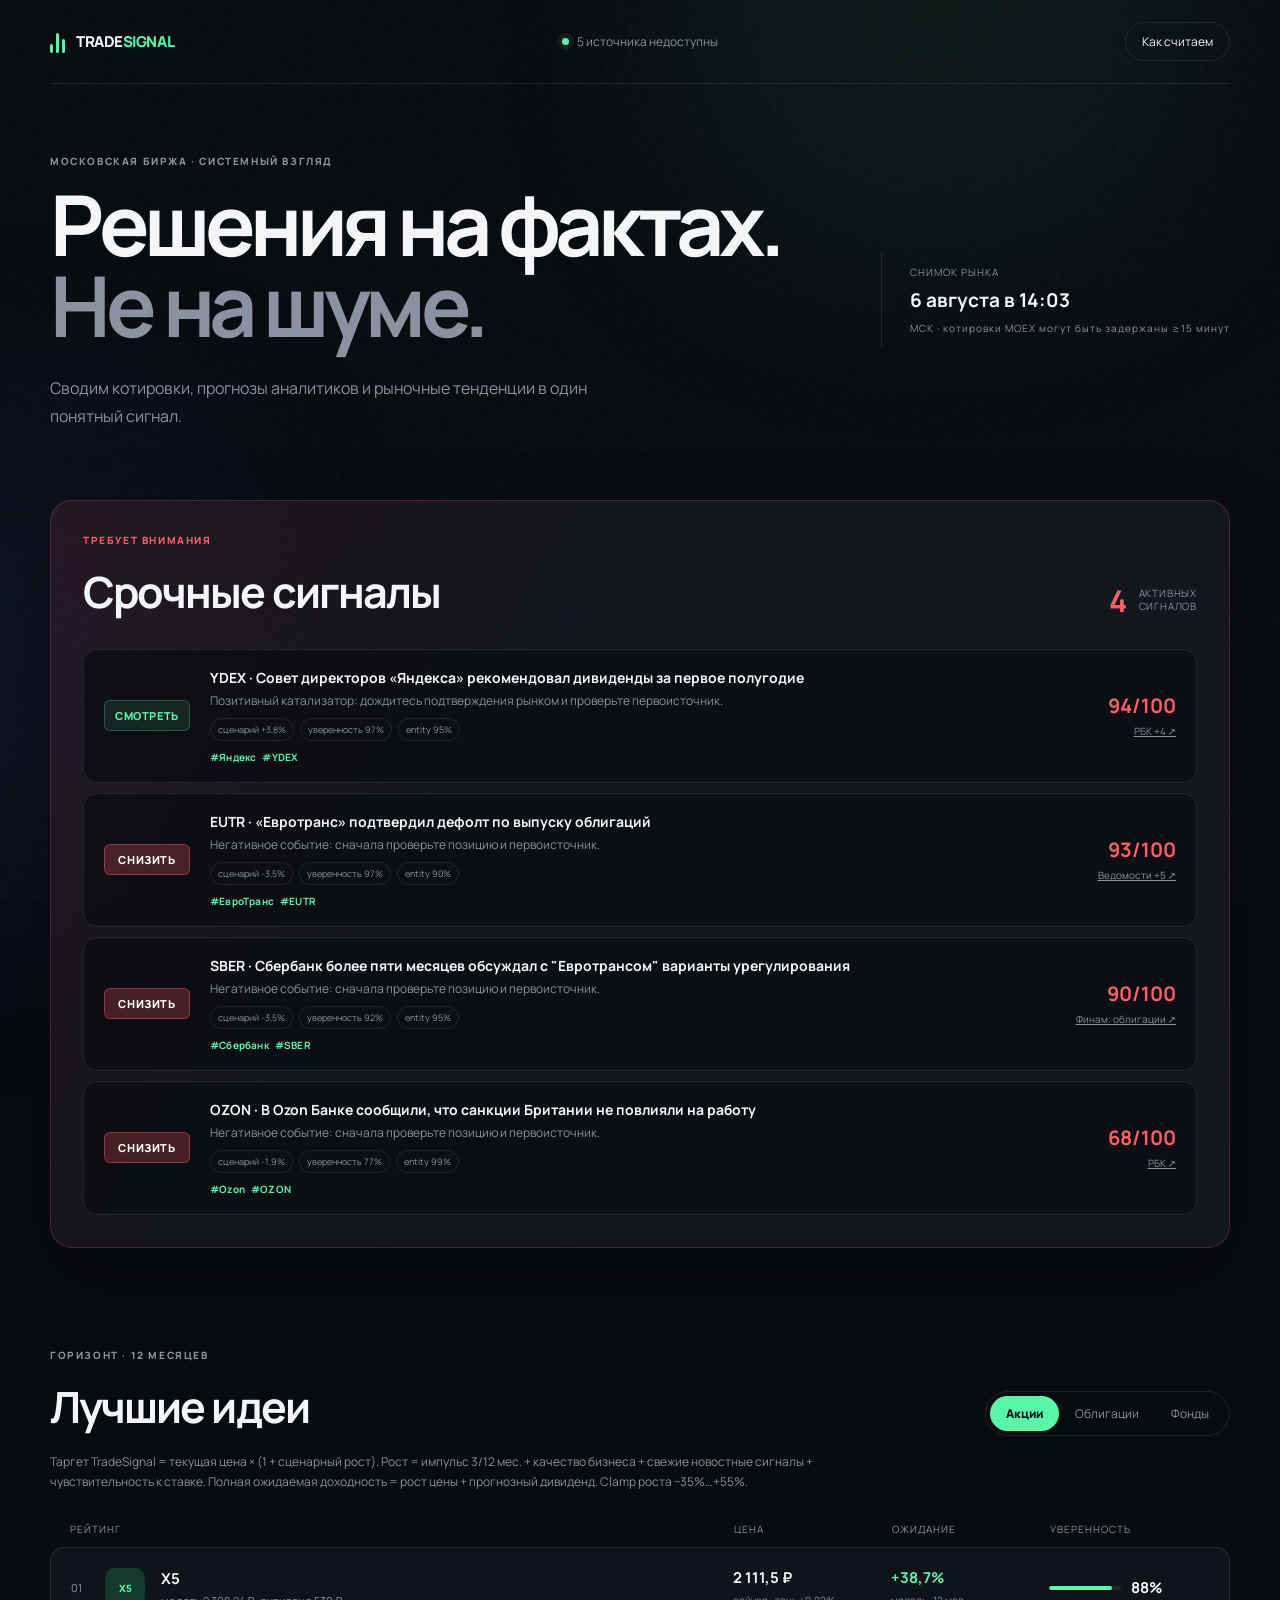
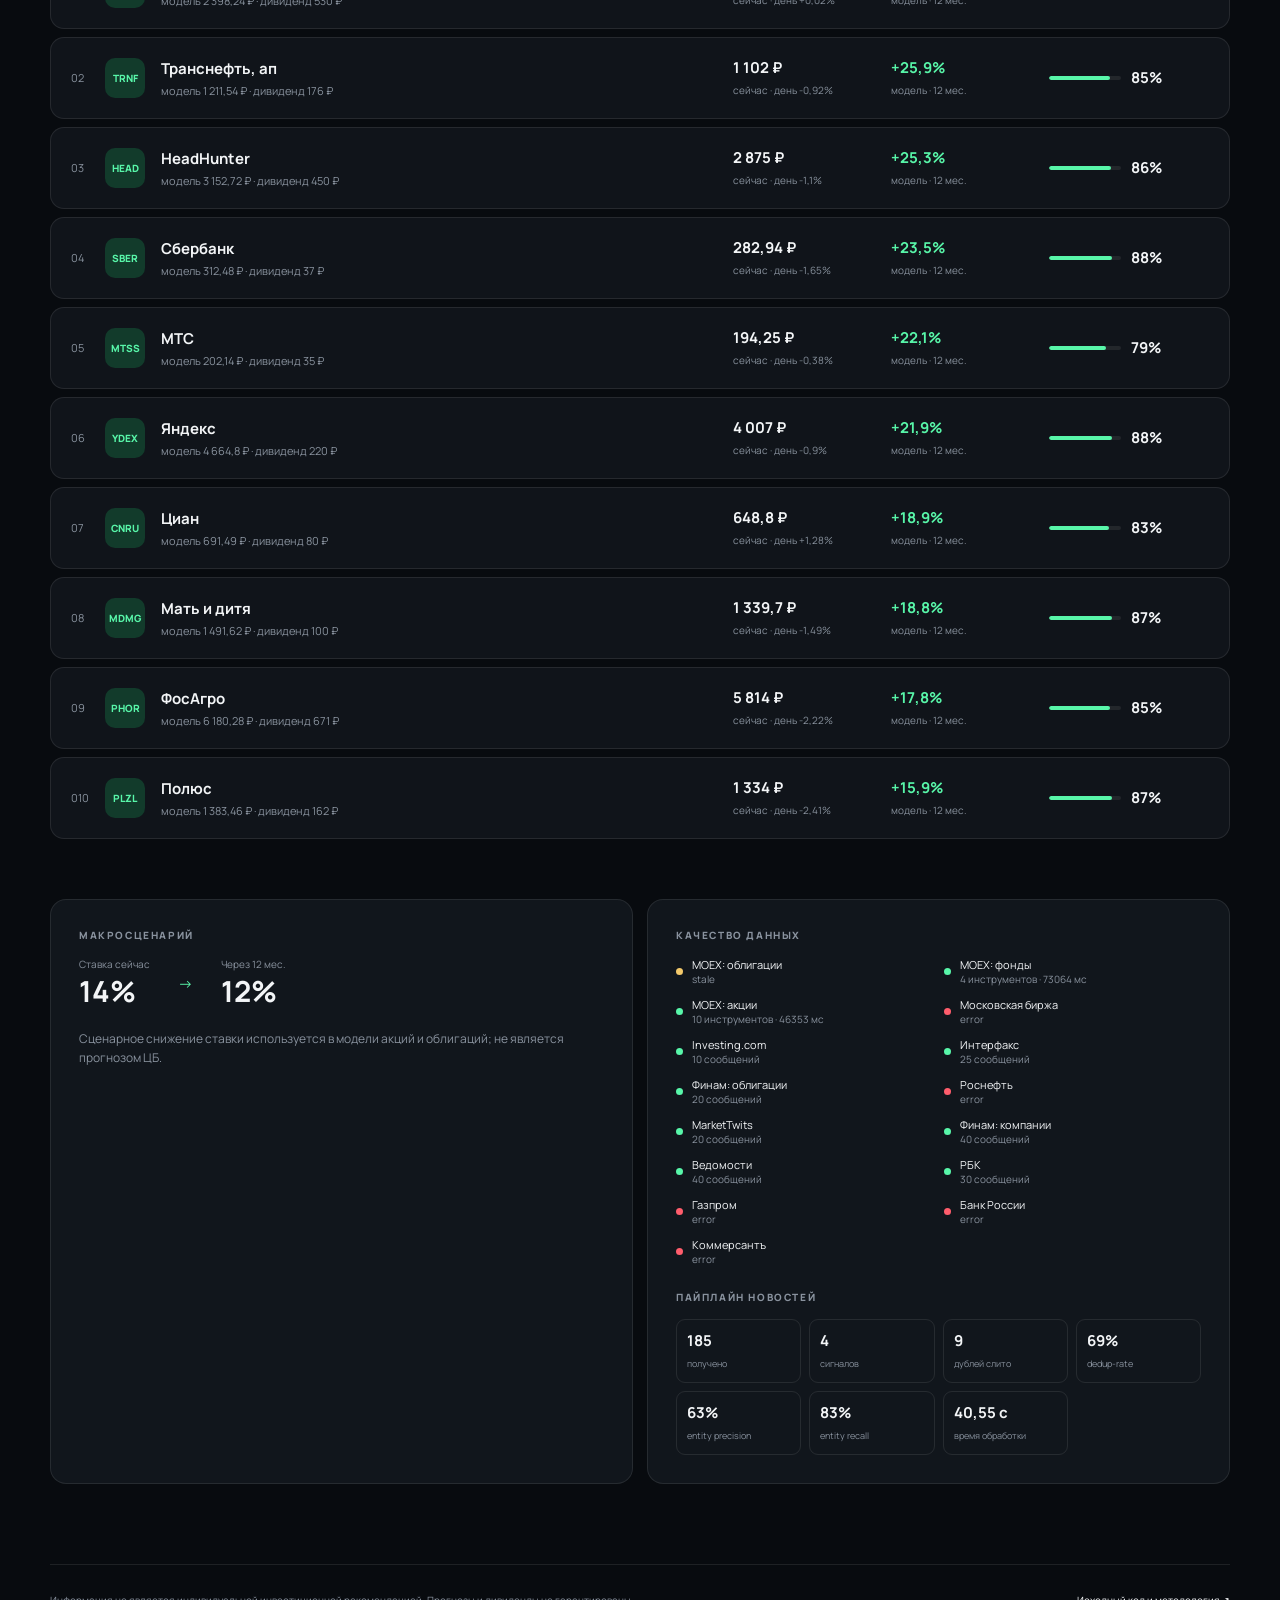
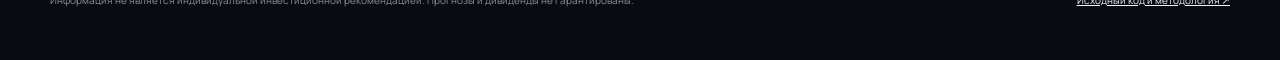
==== docs/index.html @ cc884739 "Add docs/ fallback while Pages queue is stuck Co-authored-by: Cursor <cursoragent@cursor.com>" ====
<!doctype html>
<html lang="ru">
<head>
  <meta charset="utf-8">
  <meta name="viewport" content="width=device-width,initial-scale=1">
  <meta name="description" content="Сигналы по акциям, облигациям и фондам Московской биржи">
  <title>TradeSignal — российский рынок</title>
  <link rel="preconnect" href="https://fonts.googleapis.com">
  <link rel="preconnect" href="https://fonts.gstatic.com" crossorigin>
  <link href="https://fonts.googleapis.com/css2?family=Manrope:wght@400;500;600;700;800&display=swap" rel="stylesheet">
  <link rel="stylesheet" href="styles.css">
</head>
<body>
  <div class="ambient ambient-a"></div>
  <div class="ambient ambient-b"></div>
  <header class="site-header">
    <a class="brand" href="#" aria-label="TradeSignal">
      <span class="brand-mark"><i></i><i></i><i></i></span>
      <span>TRADE<span>SIGNAL</span></span>
    </a>
    <div class="market-state"><span class="pulse"></span><span id="market-state">Данные загружаются</span></div>
    <button class="ghost-button" id="method-button">Как считаем</button>
  </header>

  <main>
    <section class="hero">
      <div>
        <p class="eyebrow">МОСКОВСКАЯ БИРЖА · СИСТЕМНЫЙ ВЗГЛЯД</p>
        <h1>Решения на фактах.<br><span>Не на шуме.</span></h1>
        <p class="hero-copy">Сводим котировки, прогнозы аналитиков и рыночные тенденции в один понятный сигнал.</p>
      </div>
      <div class="hero-meta">
        <span>СНИМОК РЫНКА</span>
        <strong id="updated-at">—</strong>
        <small>МСК · котировки MOEX могут быть задержаны ≥15 минут</small>
      </div>
    </section>

    <section class="urgent-section" aria-labelledby="urgent-title">
      <div class="urgent-heading">
        <div>
          <p class="eyebrow danger">ТРЕБУЕТ ВНИМАНИЯ</p>
          <h2 id="urgent-title">Срочные сигналы</h2>
        </div>
        <div class="signal-count"><b id="signal-count">0</b><span>активных<br>сигналов</span></div>
      </div>
      <div id="urgent-list" class="urgent-list">
        <div class="empty-state">Проверяем свежие события…</div>
      </div>
    </section>

    <section class="ideas-section">
      <div class="section-heading">
        <div>
          <p class="eyebrow">ГОРИЗОНТ · 12 МЕСЯЦЕВ</p>
          <h2>Лучшие идеи</h2>
        </div>
        <div class="tabs" role="tablist" aria-label="Тип инструмента">
          <button class="tab active" data-type="stocks" role="tab">Акции</button>
          <button class="tab" data-type="bonds" role="tab">Облигации</button>
          <button class="tab" data-type="funds" role="tab">Фонды</button>
        </div>
      </div>
      <div class="category-note" id="category-note"></div>
      <div class="ranking-head">
        <span>Рейтинг</span><span>Цена</span><span>Ожидание</span><span>Уверенность</span>
      </div>
      <div id="ranking" class="ranking"></div>
    </section>

    <section class="context-grid">
      <article class="context-card">
        <p class="eyebrow">МАКРОСЦЕНАРИЙ</p>
        <div class="rate-row">
          <div><span>Ставка сейчас</span><strong id="rate-now">—</strong></div>
          <span class="rate-arrow">→</span>
          <div><span>Через 12 мес.</span><strong id="rate-target">—</strong></div>
        </div>
        <p id="macro-note"></p>
      </article>
      <article class="context-card">
        <p class="eyebrow">КАЧЕСТВО ДАННЫХ</p>
        <div id="source-health" class="source-health"></div>
        <p class="eyebrow pipeline-title">ПАЙПЛАЙН НОВОСТЕЙ</p>
        <div id="pipeline-metrics" class="pipeline-metrics"></div>
      </article>
    </section>
  </main>

  <footer>
    <p id="disclaimer"></p>
    <a href="https://github.com/VasyaForester/TradeSignal" target="_blank" rel="noreferrer">Исходный код и методология ↗</a>
  </footer>

  <dialog id="method-dialog">
    <button class="dialog-close" aria-label="Закрыть">×</button>
    <p class="eyebrow">МЕТОДОЛОГИЯ</p>
    <h2>Откуда берется рейтинг</h2>
    <div class="method-block">
      <b>Акции</b>
      <p id="stock-method">Таргет пересчитывает модель TradeSignal при каждом обновлении: импульс 3/12 мес., качество бизнеса, свежие новости и чувствительность к ставке. Полная доходность = рост цены + дивиденд. Это не консенсус брокеров.</p>
    </div>
    <div class="method-block">
      <b>Облигации</b>
      <p>Доходность к погашению + сценарный эффект изменения ставки с учетом дюрации. Это сценарий, не обещание результата.</p>
    </div>
    <div class="method-block">
      <b>Фонды</b>
      <p id="fund-method"></p>
    </div>
    <div class="method-block">
      <b>Срочные сигналы</b>
      <p>Компании связываются с тикерами по явным кодам, ISIN и базе алиасов. Похожие заголовки внутри одной компании объединяются. Sentiment и сценарная реакция цены рассчитаны прозрачной правиловой моделью, а не являются прогнозом гарантированной доходности.</p>
    </div>
    <p class="dialog-warning">Любой сигнал — повод для проверки, а не команда на сделку. Учитывайте горизонт, ликвидность и допустимый убыток.</p>
  </dialog>

  <script src="app.js" defer></script>
</body>
</html>
---- docs/styles.css ----
:root {
  --bg: #080b0f;
  --panel: rgba(18, 23, 29, .86);
  --panel-2: #11161c;
  --line: rgba(255, 255, 255, .09);
  --text: #f3f5f7;
  --muted: #89929e;
  --green: #58f6a9;
  --green-deep: #123b2b;
  --red: #ff5d6c;
  --amber: #f3c96b;
}

* { box-sizing: border-box; }
html { scroll-behavior: smooth; }
body {
  margin: 0;
  color: var(--text);
  background: var(--bg);
  font-family: "Manrope", system-ui, sans-serif;
  font-size: 15px;
  min-height: 100vh;
}
body::before {
  content: "";
  position: fixed;
  inset: 0;
  pointer-events: none;
  opacity: .18;
  background-image: url("data:image/svg+xml,%3Csvg viewBox='0 0 180 180' xmlns='http://www.w3.org/2000/svg'%3E%3Cfilter id='n'%3E%3CfeTurbulence type='fractalNoise' baseFrequency='.8' numOctaves='3' stitchTiles='stitch'/%3E%3C/filter%3E%3Crect width='100%25' height='100%25' filter='url(%23n)' opacity='.14'/%3E%3C/svg%3E");
}
.ambient { position: fixed; width: 480px; height: 480px; filter: blur(130px); opacity: .07; pointer-events: none; }
.ambient-a { background: var(--green); top: -240px; right: 8%; }
.ambient-b { background: #4b76ff; bottom: 0; left: -260px; }

.site-header, main, footer { width: min(1180px, calc(100% - 48px)); margin-inline: auto; position: relative; }
.site-header {
  height: 84px;
  display: grid;
  grid-template-columns: 1fr auto 1fr;
  align-items: center;
  border-bottom: 1px solid var(--line);
}
.brand { color: var(--text); text-decoration: none; font-weight: 800; letter-spacing: -.03em; display: flex; gap: 11px; align-items: center; }
.brand > span:last-child span { color: var(--green); }
.brand-mark { display: flex; height: 22px; gap: 3px; align-items: end; }
.brand-mark i { width: 3px; border-radius: 2px; display: block; background: var(--green); }
.brand-mark i:nth-child(1) { height: 9px; } .brand-mark i:nth-child(2) { height: 20px; } .brand-mark i:nth-child(3) { height: 14px; }
.market-state { color: var(--muted); font-size: 12px; display: flex; align-items: center; gap: 8px; }
.pulse { width: 7px; height: 7px; border-radius: 50%; background: var(--green); box-shadow: 0 0 0 5px rgba(88, 246, 169, .08); }
.ghost-button { justify-self: end; color: var(--text); border: 1px solid var(--line); background: transparent; padding: 10px 16px; border-radius: 99px; cursor: pointer; font: inherit; font-size: 12px; }
.ghost-button:hover { border-color: rgba(88,246,169,.45); }

.hero { min-height: 380px; display: flex; align-items: center; justify-content: space-between; padding: 70px 0 54px; }
.eyebrow { margin: 0 0 15px; color: var(--muted); letter-spacing: .16em; font-size: 10px; font-weight: 800; }
.eyebrow.danger { color: var(--red); }
h1, h2, p { margin-top: 0; }
h1 { font-size: clamp(46px, 7vw, 84px); line-height: .97; letter-spacing: -.065em; margin-bottom: 28px; max-width: 800px; }
h1 span { color: var(--muted); }
h2 { font-size: clamp(28px, 4vw, 43px); letter-spacing: -.045em; margin-bottom: 0; }
.hero-copy { color: var(--muted); max-width: 575px; line-height: 1.75; font-size: 16px; }
.hero-meta { border-left: 1px solid var(--line); min-width: 215px; padding: 12px 0 12px 28px; display: flex; flex-direction: column; gap: 8px; }
.hero-meta span, .hero-meta small { color: var(--muted); font-size: 10px; letter-spacing: .1em; }
.hero-meta strong { font-size: 19px; }

.urgent-section {
  background: linear-gradient(120deg, rgba(255,93,108,.1), rgba(20,25,31,.9) 38%);
  border: 1px solid rgba(255,93,108,.23);
  border-radius: 22px;
  padding: 32px;
  box-shadow: 0 30px 80px rgba(0,0,0,.22);
}
.urgent-heading, .section-heading { display: flex; align-items: end; justify-content: space-between; gap: 30px; margin-bottom: 28px; }
.signal-count { display: flex; align-items: center; gap: 12px; }
.signal-count b { color: var(--red); font-size: 30px; }
.signal-count span { color: var(--muted); font-size: 10px; line-height: 1.35; text-transform: uppercase; letter-spacing: .08em; }
.urgent-list { display: grid; gap: 10px; }
.urgent-card {
  display: grid;
  grid-template-columns: 86px 1fr auto;
  gap: 20px;
  align-items: center;
  background: rgba(8,11,15,.65);
  border: 1px solid var(--line);
  padding: 18px 20px;
  border-radius: 14px;
}
.action { font-weight: 800; font-size: 11px; border-radius: 6px; padding: 7px 8px; text-align: center; letter-spacing: .06em; }
.action.sell { color: #fff; background: rgba(255,93,108,.24); border: 1px solid rgba(255,93,108,.4); }
.action.buy { color: var(--green); background: rgba(88,246,169,.1); border: 1px solid rgba(88,246,169,.25); }
.urgent-copy h3 { font-size: 14px; margin: 0 0 5px; }
.urgent-copy p { color: var(--muted); margin: 0; font-size: 12px; }
.signal-impact { display: flex; flex-wrap: wrap; gap: 6px; margin-top: 9px; }
.signal-impact span { padding: 4px 7px; border: 1px solid var(--line); border-radius: 999px; color: var(--muted); font-size: 9px; }
.signal-tags { display: flex; flex-wrap: wrap; gap: 6px; margin-top: 9px; }
.signal-tags span { color: var(--green); font-size: 10px; font-weight: 700; letter-spacing: .02em; }
.urgent-source { text-align: right; }
.urgent-source b { display: block; font-size: 20px; color: var(--red); }
.urgent-source a { color: var(--muted); font-size: 10px; }
.empty-state { color: var(--muted); padding: 22px; border: 1px dashed var(--line); border-radius: 12px; text-align: center; }

.ideas-section { padding: 100px 0 60px; }
.tabs { display: flex; border: 1px solid var(--line); padding: 4px; border-radius: 99px; }
.tab { border: 0; color: var(--muted); background: transparent; border-radius: 99px; padding: 9px 16px; font: inherit; font-size: 12px; cursor: pointer; }
.tab.active { color: var(--bg); background: var(--green); font-weight: 800; }
.category-note { color: var(--muted); font-size: 12px; line-height: 1.65; max-width: 770px; min-height: 20px; margin: -12px 0 30px; }
.ranking-head, .rank-card {
  display: grid;
  grid-template-columns: minmax(320px, 1fr) 140px 140px 160px;
  gap: 18px;
  align-items: center;
}
.ranking-head { padding: 0 20px 11px; color: var(--muted); font-size: 10px; text-transform: uppercase; letter-spacing: .1em; }
.ranking { display: grid; gap: 8px; }
.rank-card { padding: 19px 20px; border: 1px solid var(--line); background: var(--panel); border-radius: 14px; transition: transform .2s, border-color .2s; }
.rank-card:hover { transform: translateY(-2px); border-color: rgba(88,246,169,.25); }
.instrument { display: flex; align-items: center; gap: 16px; min-width: 0; }
.rank-number { color: var(--muted); font-size: 11px; width: 18px; }
.ticker-icon { width: 40px; height: 40px; border-radius: 10px; background: var(--green-deep); color: var(--green); display: grid; place-items: center; font-size: 10px; font-weight: 800; }
.instrument-name { min-width: 0; }
.instrument-name b, .instrument-name span { display: block; }
.instrument-name span { color: var(--muted); font-size: 11px; margin-top: 4px; white-space: nowrap; overflow: hidden; text-overflow: ellipsis; max-width: 330px; }
.metric b { display: block; font-size: 15px; }
.metric small { color: var(--muted); font-size: 10px; }
.expected { color: var(--green); }
.confidence { display: flex; align-items: center; gap: 10px; }
.confidence-track { width: 72px; height: 4px; background: rgba(255,255,255,.08); overflow: hidden; border-radius: 2px; }
.confidence-track i { height: 100%; background: var(--green); display: block; border-radius: 2px; }
.details { display: none; grid-column: 1 / -1; border-top: 1px solid var(--line); padding-top: 16px; margin-top: 2px; grid-template-columns: 1fr 1fr; gap: 24px; color: var(--muted); font-size: 12px; line-height: 1.6; }
.rank-card:hover .details { display: grid; }
.details b { color: var(--text); display: block; margin-bottom: 3px; }
.driver-line { display: block; margin-top: 7px; color: var(--green); font-size: 11px; }

.context-grid { display: grid; grid-template-columns: 1fr 1fr; gap: 14px; margin-bottom: 80px; }
.context-card { padding: 28px; background: var(--panel-2); border: 1px solid var(--line); border-radius: 16px; }
.context-card > p:last-child { color: var(--muted); font-size: 12px; line-height: 1.6; margin: 18px 0 0; }
.rate-row { display: flex; align-items: center; gap: 28px; }
.rate-row div span, .source-item span { color: var(--muted); display: block; font-size: 10px; }
.rate-row strong { font-size: 29px; }
.rate-arrow { color: var(--green); }
.source-health { display: grid; grid-template-columns: 1fr 1fr; gap: 11px; }
.source-item { display: flex; gap: 9px; align-items: center; font-size: 11px; }
.source-dot { width: 7px; height: 7px; border-radius: 50%; background: var(--green); }
.source-dot.stale { background: var(--amber); } .source-dot.error { background: var(--red); }
.pipeline-title { margin-top: 24px; }
.pipeline-metrics { display: grid; grid-template-columns: repeat(4, 1fr); gap: 8px; }
.pipeline-metric { padding: 10px; border: 1px solid var(--line); border-radius: 9px; }
.pipeline-metric b { display: block; font-size: 15px; }
.pipeline-metric span { color: var(--muted); font-size: 9px; }

footer { border-top: 1px solid var(--line); padding: 28px 0 42px; display: flex; justify-content: space-between; gap: 24px; color: var(--muted); font-size: 10px; line-height: 1.5; }
footer p { max-width: 760px; }
footer a { color: var(--text); white-space: nowrap; }

dialog { color: var(--text); background: #12171d; border: 1px solid var(--line); border-radius: 18px; width: min(620px, calc(100% - 32px)); padding: 34px; box-shadow: 0 50px 120px #000; }
dialog::backdrop { background: rgba(0,0,0,.72); backdrop-filter: blur(8px); }
.dialog-close { position: absolute; right: 18px; top: 15px; color: var(--muted); border: 0; background: none; font-size: 25px; cursor: pointer; }
.method-block { border-top: 1px solid var(--line); padding: 17px 0 0; margin-top: 17px; }
.method-block p, .dialog-warning { color: var(--muted); line-height: 1.65; font-size: 12px; margin-bottom: 0; }
.dialog-warning { color: var(--amber); }

@media (max-width: 820px) {
  .site-header { grid-template-columns: 1fr auto; }
  .market-state { display: none; }
  .hero { display: block; min-height: 0; padding: 62px 0; }
  .hero-meta { margin-top: 40px; }
  .ranking-head { display: none; }
  .rank-card { grid-template-columns: 1fr 1fr; }
  .instrument { grid-column: 1 / -1; }
  .details { display: grid; }
  .context-grid { grid-template-columns: 1fr; }
}
@media (max-width: 560px) {
  .site-header, main, footer { width: min(100% - 28px, 1180px); }
  .site-header { height: 70px; }
  .ghost-button { padding: 8px 11px; }
  .hero { padding-top: 48px; }
  .hero-copy { font-size: 14px; }
  .urgent-section { padding: 22px 18px; }
  .urgent-card { grid-template-columns: 70px 1fr; gap: 13px; }
  .urgent-source { grid-column: 2; text-align: left; display: flex; gap: 8px; align-items: center; }
  .urgent-source b { font-size: 14px; }
  .section-heading { align-items: flex-start; flex-direction: column; }
  .ideas-section { padding-top: 72px; }
  .rank-card { padding: 17px; }
  .metric:nth-of-type(2) { display: none; }
  .details { grid-template-columns: 1fr; }
  .source-health { grid-template-columns: 1fr; }
  .pipeline-metrics { grid-template-columns: 1fr 1fr; }
  footer { flex-direction: column; }
}
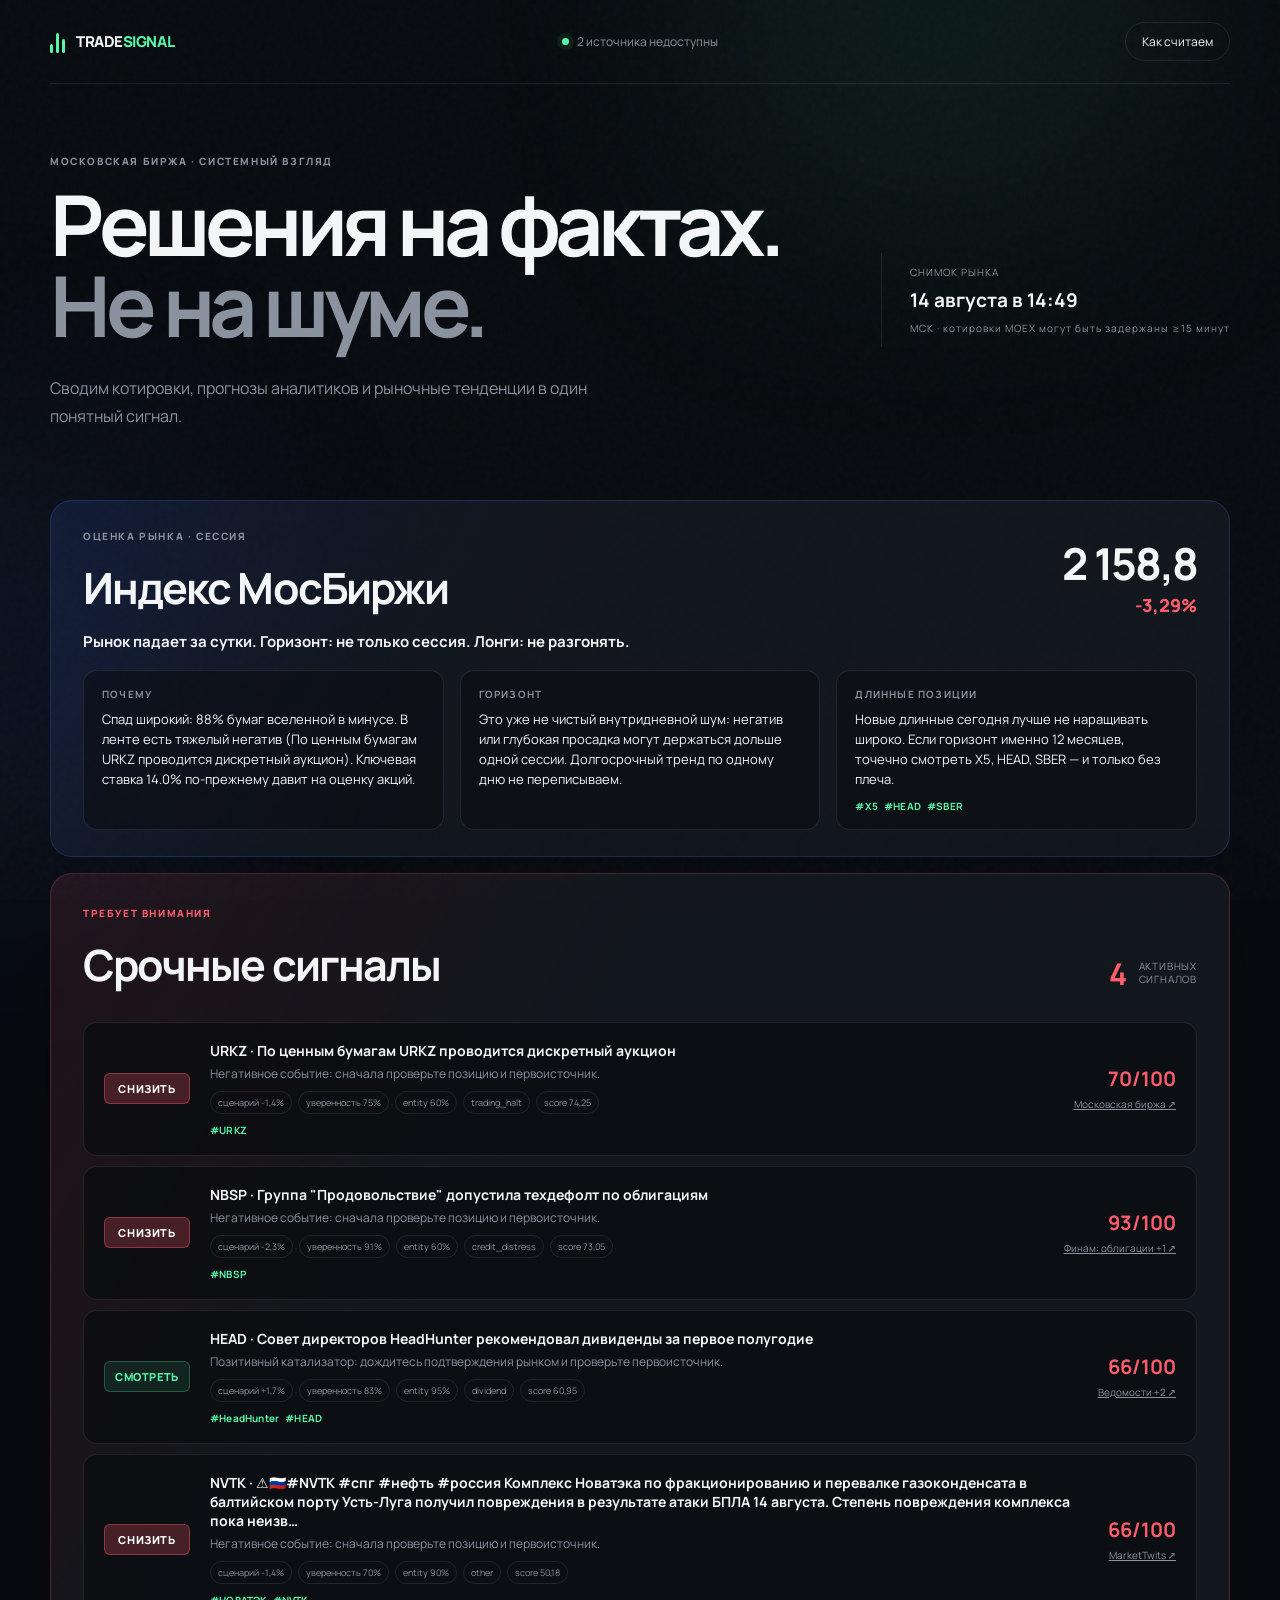
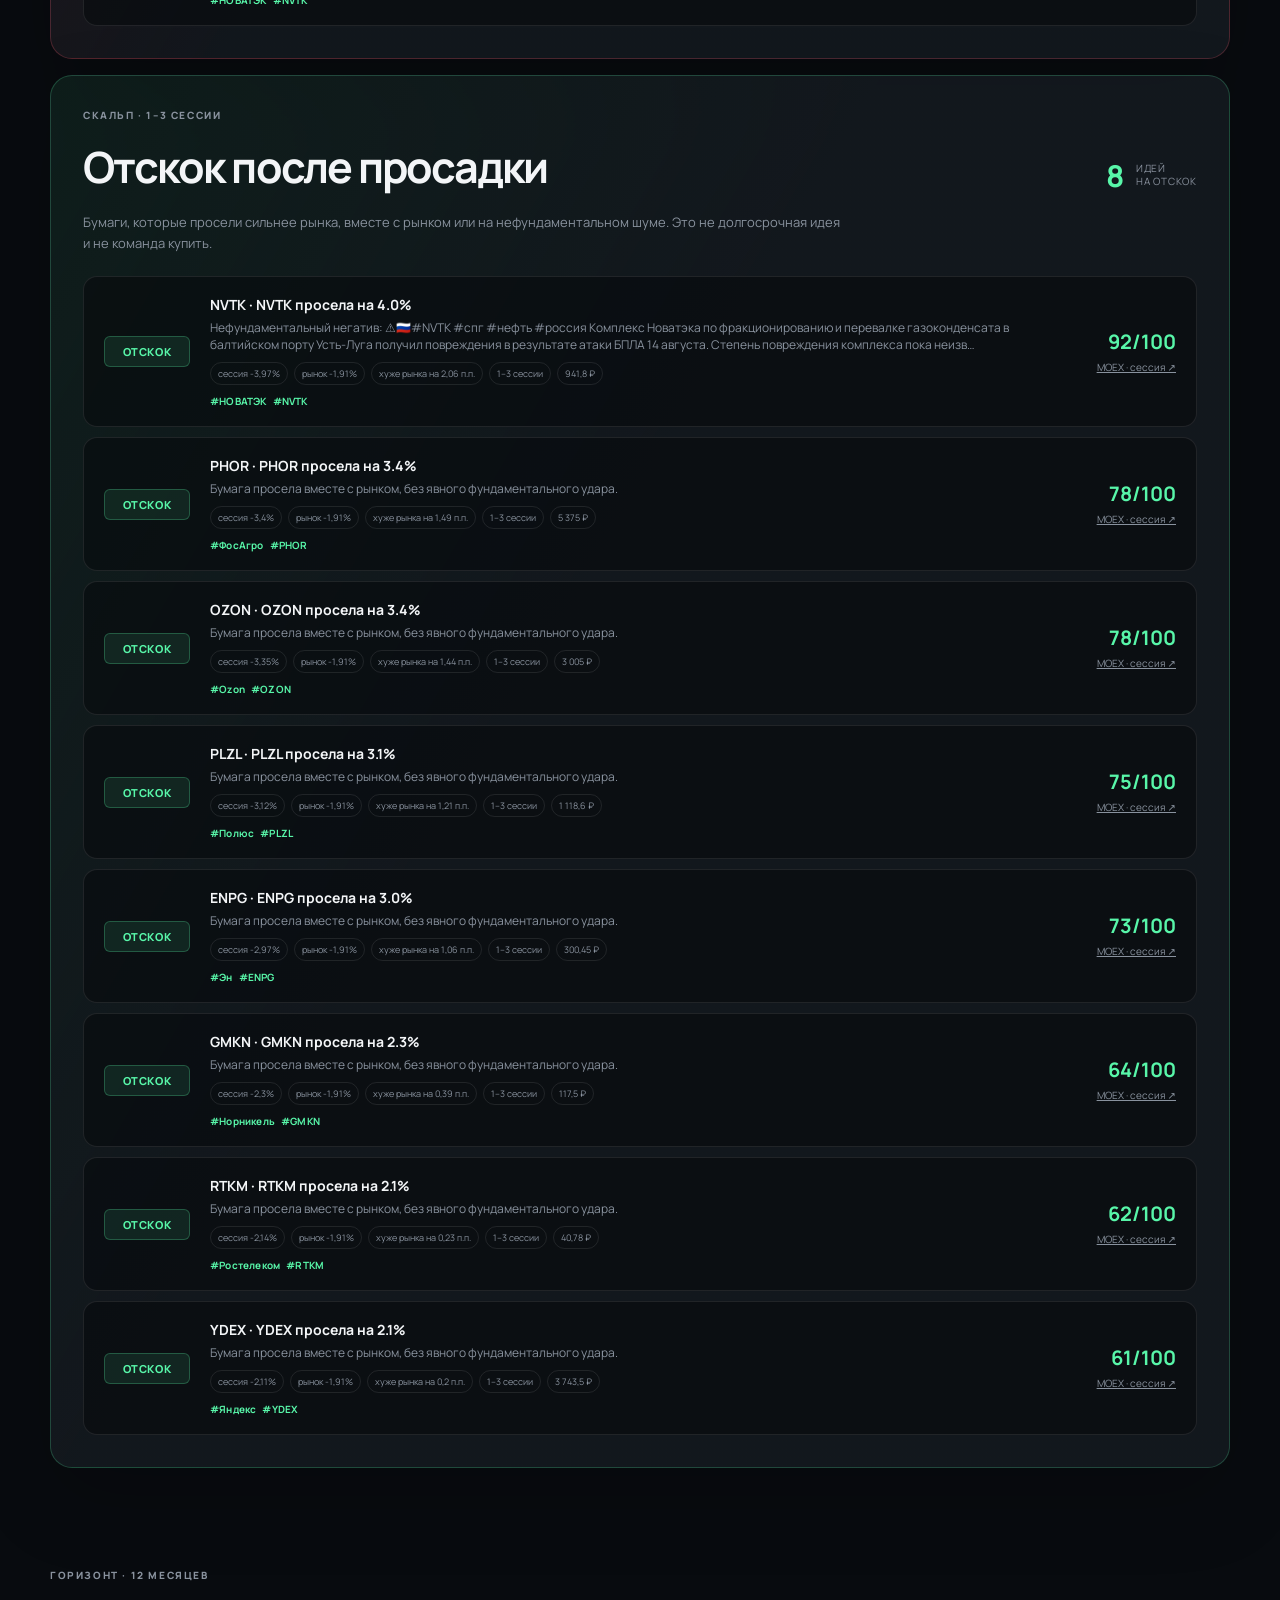
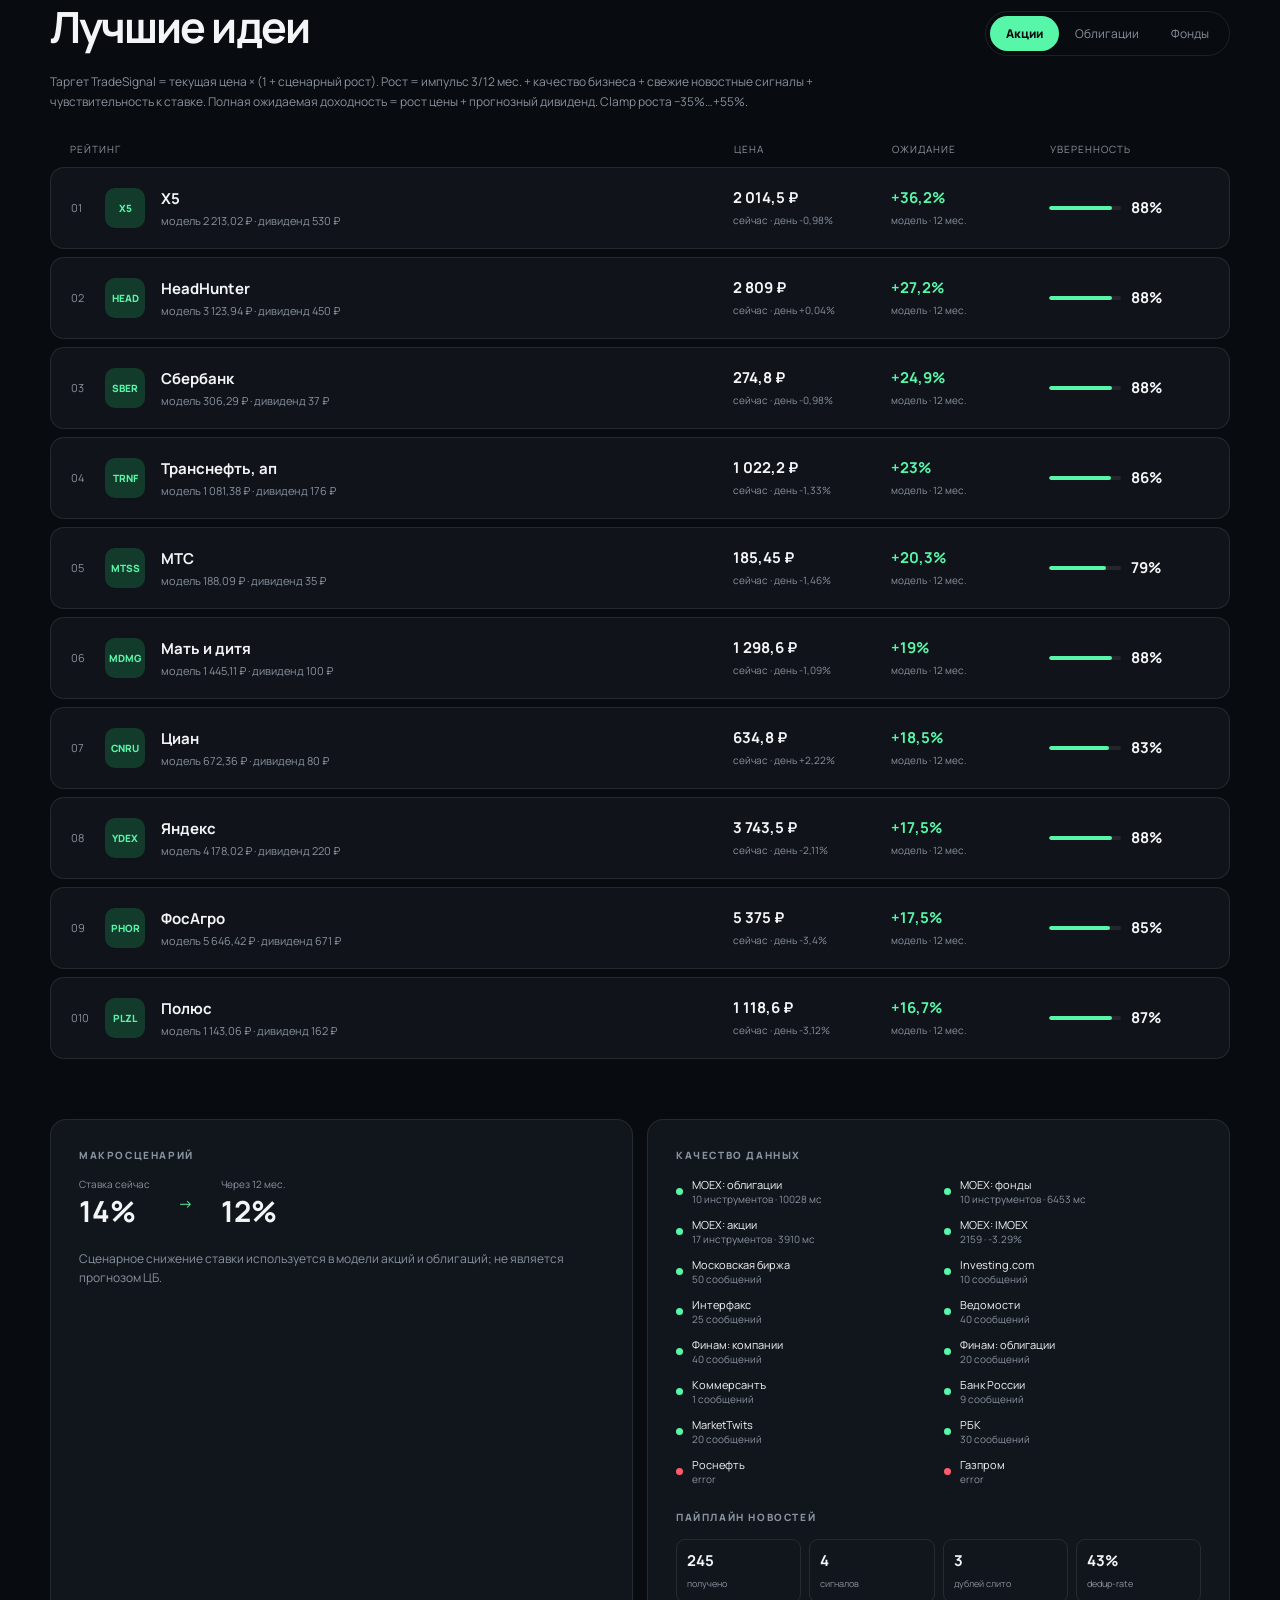
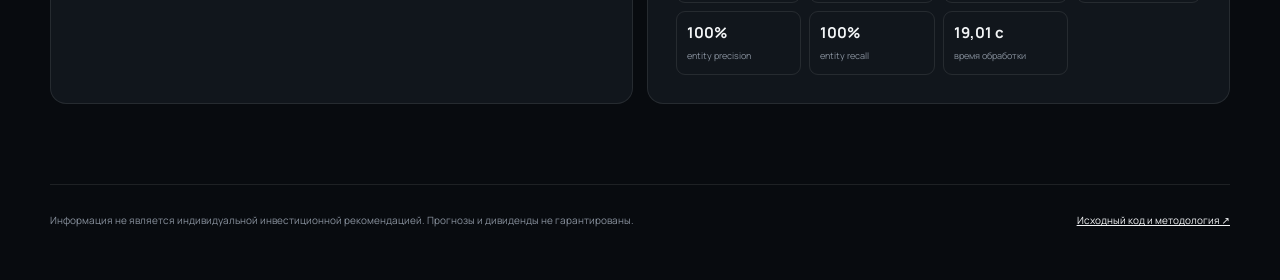
==== commit 50a2b632: "Publish site snapshot to docs/ [skip ci]" ====
--- a/docs/index.html
+++ b/docs/index.html
@@ -36,6 +36,35 @@
       </div>
     </section>
 
+    <section class="brief-section" aria-labelledby="brief-title">
+      <div class="brief-heading">
+        <div>
+          <p class="eyebrow">ОЦЕНКА РЫНКА · СЕССИЯ</p>
+          <h2 id="brief-title">Индекс МосБиржи</h2>
+        </div>
+        <div class="brief-index" id="brief-index">
+          <strong id="imoex-value">—</strong>
+          <span id="imoex-change">—</span>
+        </div>
+      </div>
+      <p class="brief-stance" id="brief-stance"></p>
+      <div class="brief-grid">
+        <article>
+          <b>Почему</b>
+          <p id="brief-why">Собираем индекс и ширину рынка…</p>
+        </article>
+        <article>
+          <b>Горизонт</b>
+          <p id="brief-outlook">—</p>
+        </article>
+        <article>
+          <b>Длинные позиции</b>
+          <p id="brief-longs">—</p>
+          <div class="signal-tags" id="brief-tickers"></div>
+        </article>
+      </div>
+    </section>
+
     <section class="urgent-section" aria-labelledby="urgent-title">
       <div class="urgent-heading">
         <div>
@@ -46,6 +75,20 @@
       </div>
       <div id="urgent-list" class="urgent-list">
         <div class="empty-state">Проверяем свежие события…</div>
+      </div>
+    </section>
+
+    <section class="scalp-section" aria-labelledby="scalp-title">
+      <div class="urgent-heading">
+        <div>
+          <p class="eyebrow">СКАЛЬП · 1–3 СЕССИИ</p>
+          <h2 id="scalp-title">Отскок после просадки</h2>
+        </div>
+        <div class="signal-count scalp-count"><b id="scalp-count">0</b><span>идей<br>на отскок</span></div>
+      </div>
+      <p class="scalp-note">Бумаги, которые просели сильнее рынка, вместе с рынком или на нефундаментальном шуме. Это не долгосрочная идея и не команда купить.</p>
+      <div id="scalp-list" class="urgent-list">
+        <div class="empty-state">Ищем аномальные просадки…</div>
       </div>
     </section>
 
@@ -109,8 +152,16 @@
       <p id="fund-method"></p>
     </div>
     <div class="method-block">
+      <b>Оценка рынка</b>
+      <p>Индекс МосБиржи (IMOEX) и суточное изменение — с Московской биржи. Текст «почему / горизонт / длинные» собирается правилами: ход индекса, доля бумаг в минусе, ставка и тип свежих новостей. Это не прогноз и не призыв открыть позицию.</p>
+    </div>
+    <div class="method-block">
       <b>Срочные сигналы</b>
       <p>Компании связываются с тикерами по явным кодам, ISIN и базе алиасов. Похожие заголовки внутри одной компании объединяются. Sentiment и сценарная реакция цены рассчитаны прозрачной правиловой моделью, а не являются прогнозом гарантированной доходности.</p>
+    </div>
+    <div class="method-block">
+      <b>Скальп · отскок</b>
+      <p>Ищем бумаги, которые за сессию просели сильнее медианы вселенной, вместе с общим спадом или на нефундаментальной новости (арест, иск, шум). Фундаментальный негатив — дефолт, санкции, halt, profit warning — в этот список не попадает.</p>
     </div>
     <p class="dialog-warning">Любой сигнал — повод для проверки, а не команда на сделку. Учитывайте горизонт, ликвидность и допустимый убыток.</p>
   </dialog>
--- a/docs/styles.css
+++ b/docs/styles.css
@@ -62,6 +62,31 @@
 .hero-meta { border-left: 1px solid var(--line); min-width: 215px; padding: 12px 0 12px 28px; display: flex; flex-direction: column; gap: 8px; }
 .hero-meta span, .hero-meta small { color: var(--muted); font-size: 10px; letter-spacing: .1em; }
 .hero-meta strong { font-size: 19px; }
+
+.brief-section {
+  margin: 0 0 16px;
+  background: linear-gradient(120deg, rgba(75,118,255,.12), rgba(20,25,31,.92) 40%);
+  border: 1px solid rgba(75,118,255,.22);
+  border-radius: 22px;
+  padding: 28px 32px 26px;
+}
+.brief-heading { display: flex; align-items: end; justify-content: space-between; gap: 24px; margin-bottom: 14px; }
+.brief-index { text-align: right; }
+.brief-index strong { display: block; font-size: clamp(32px, 5vw, 44px); letter-spacing: -.04em; }
+.brief-index span { font-size: 18px; font-weight: 800; }
+.brief-index span.up { color: var(--green); }
+.brief-index span.down { color: var(--red); }
+.brief-index span.flat { color: var(--amber); }
+.brief-stance { margin: 0 0 18px; font-size: 15px; font-weight: 700; }
+.brief-grid { display: grid; grid-template-columns: repeat(3, 1fr); gap: 16px; }
+.brief-grid article {
+  background: rgba(8,11,15,.5);
+  border: 1px solid var(--line);
+  border-radius: 14px;
+  padding: 16px 18px;
+}
+.brief-grid b { display: block; font-size: 10px; letter-spacing: .12em; text-transform: uppercase; color: var(--muted); margin-bottom: 8px; }
+.brief-grid p { margin: 0; color: var(--text); font-size: 13px; line-height: 1.55; }
 
 .urgent-section {
   background: linear-gradient(120deg, rgba(255,93,108,.1), rgba(20,25,31,.9) 38%);
@@ -97,6 +122,19 @@
 .urgent-source { text-align: right; }
 .urgent-source b { display: block; font-size: 20px; color: var(--red); }
 .urgent-source a { color: var(--muted); font-size: 10px; }
+
+.scalp-section {
+  margin-top: 16px;
+  background: linear-gradient(120deg, rgba(88,246,169,.08), rgba(20,25,31,.9) 42%);
+  border: 1px solid rgba(88,246,169,.22);
+  border-radius: 22px;
+  padding: 32px;
+  box-shadow: 0 30px 80px rgba(0,0,0,.18);
+}
+.scalp-note { color: var(--muted); font-size: 13px; line-height: 1.65; max-width: 760px; margin: -12px 0 22px; }
+.scalp-count b { color: var(--green); }
+.scalp-card .urgent-source b { color: var(--green); }
+.scalp-card .signal-tags span { color: var(--green); }
 .empty-state { color: var(--muted); padding: 22px; border: 1px dashed var(--line); border-radius: 12px; text-align: center; }
 
 .ideas-section { padding: 100px 0 60px; }
@@ -177,6 +215,11 @@
   .hero { padding-top: 48px; }
   .hero-copy { font-size: 14px; }
   .urgent-section { padding: 22px 18px; }
+  .scalp-section { padding: 22px 18px; }
+  .brief-section { padding: 22px 18px; }
+  .brief-heading { align-items: flex-start; flex-direction: column; }
+  .brief-index { text-align: left; }
+  .brief-grid { grid-template-columns: 1fr; }
   .urgent-card { grid-template-columns: 70px 1fr; gap: 13px; }
   .urgent-source { grid-column: 2; text-align: left; display: flex; gap: 8px; align-items: center; }
   .urgent-source b { font-size: 14px; }
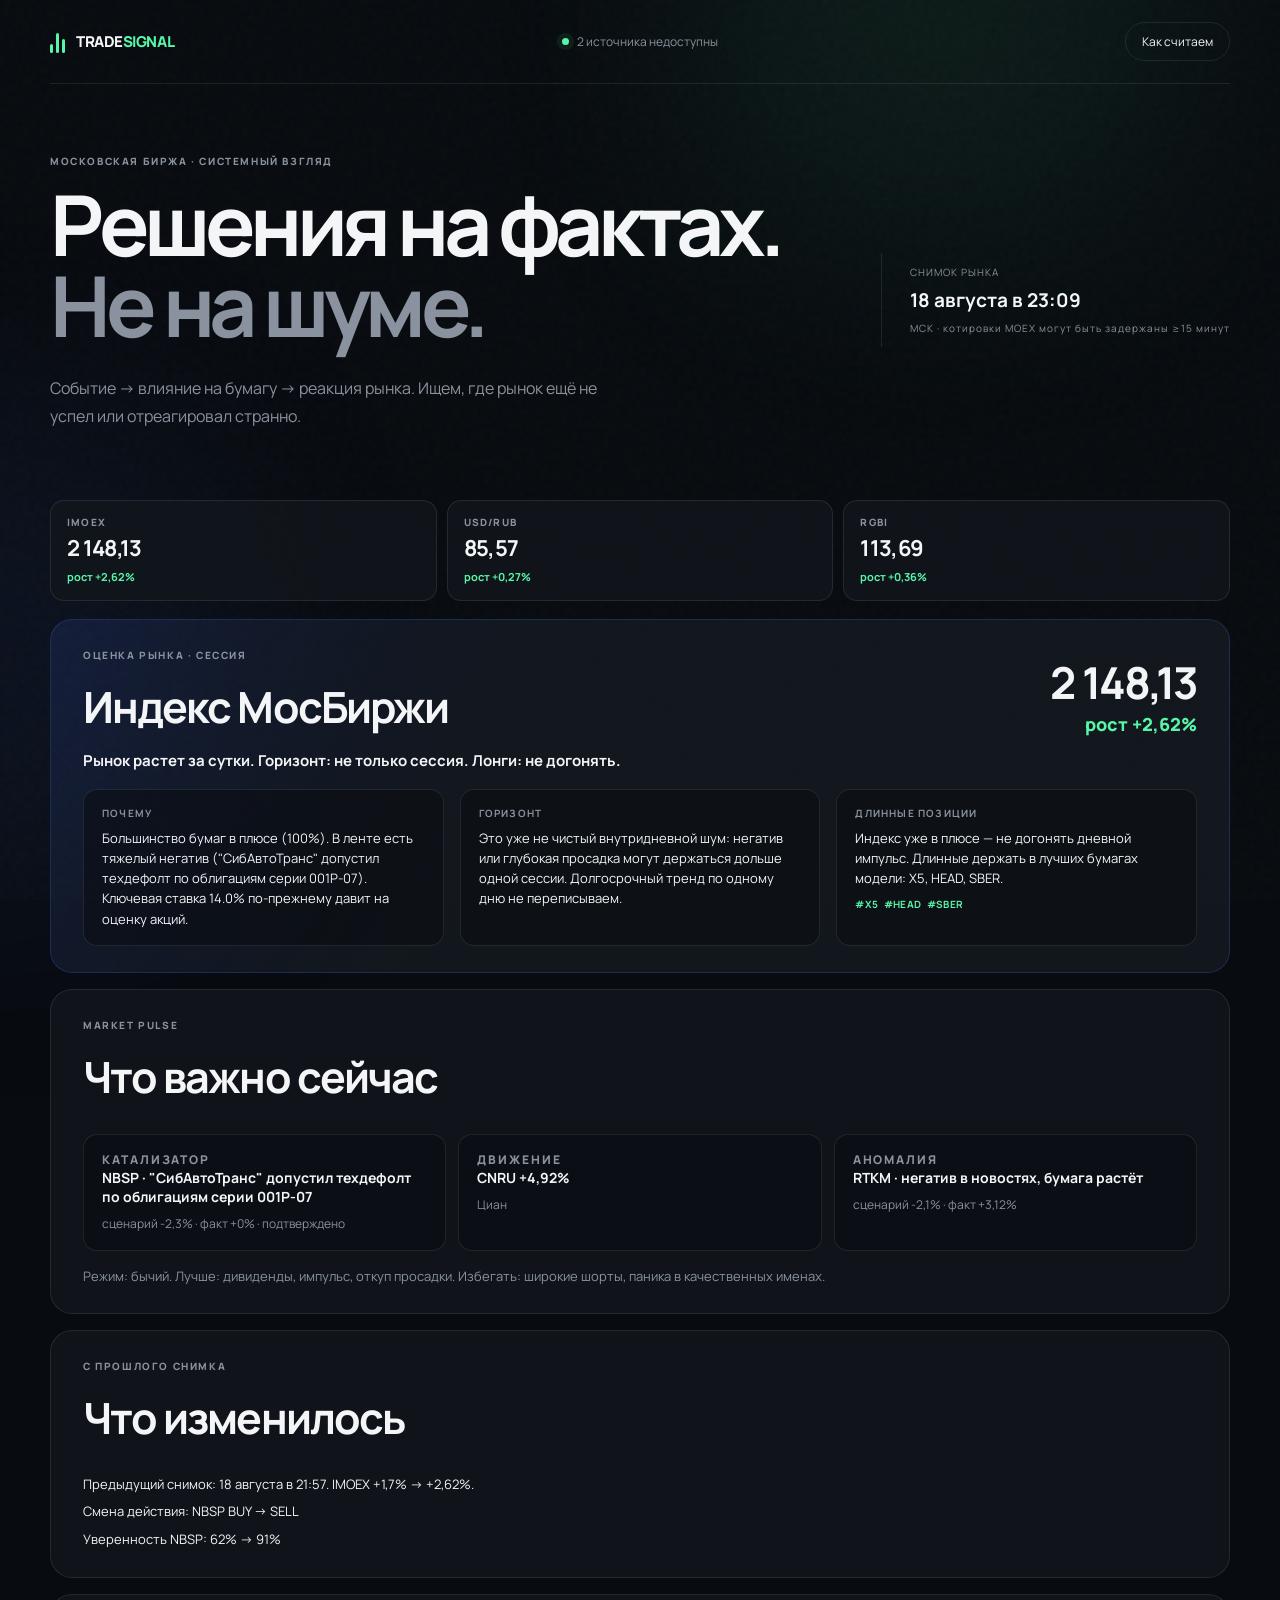
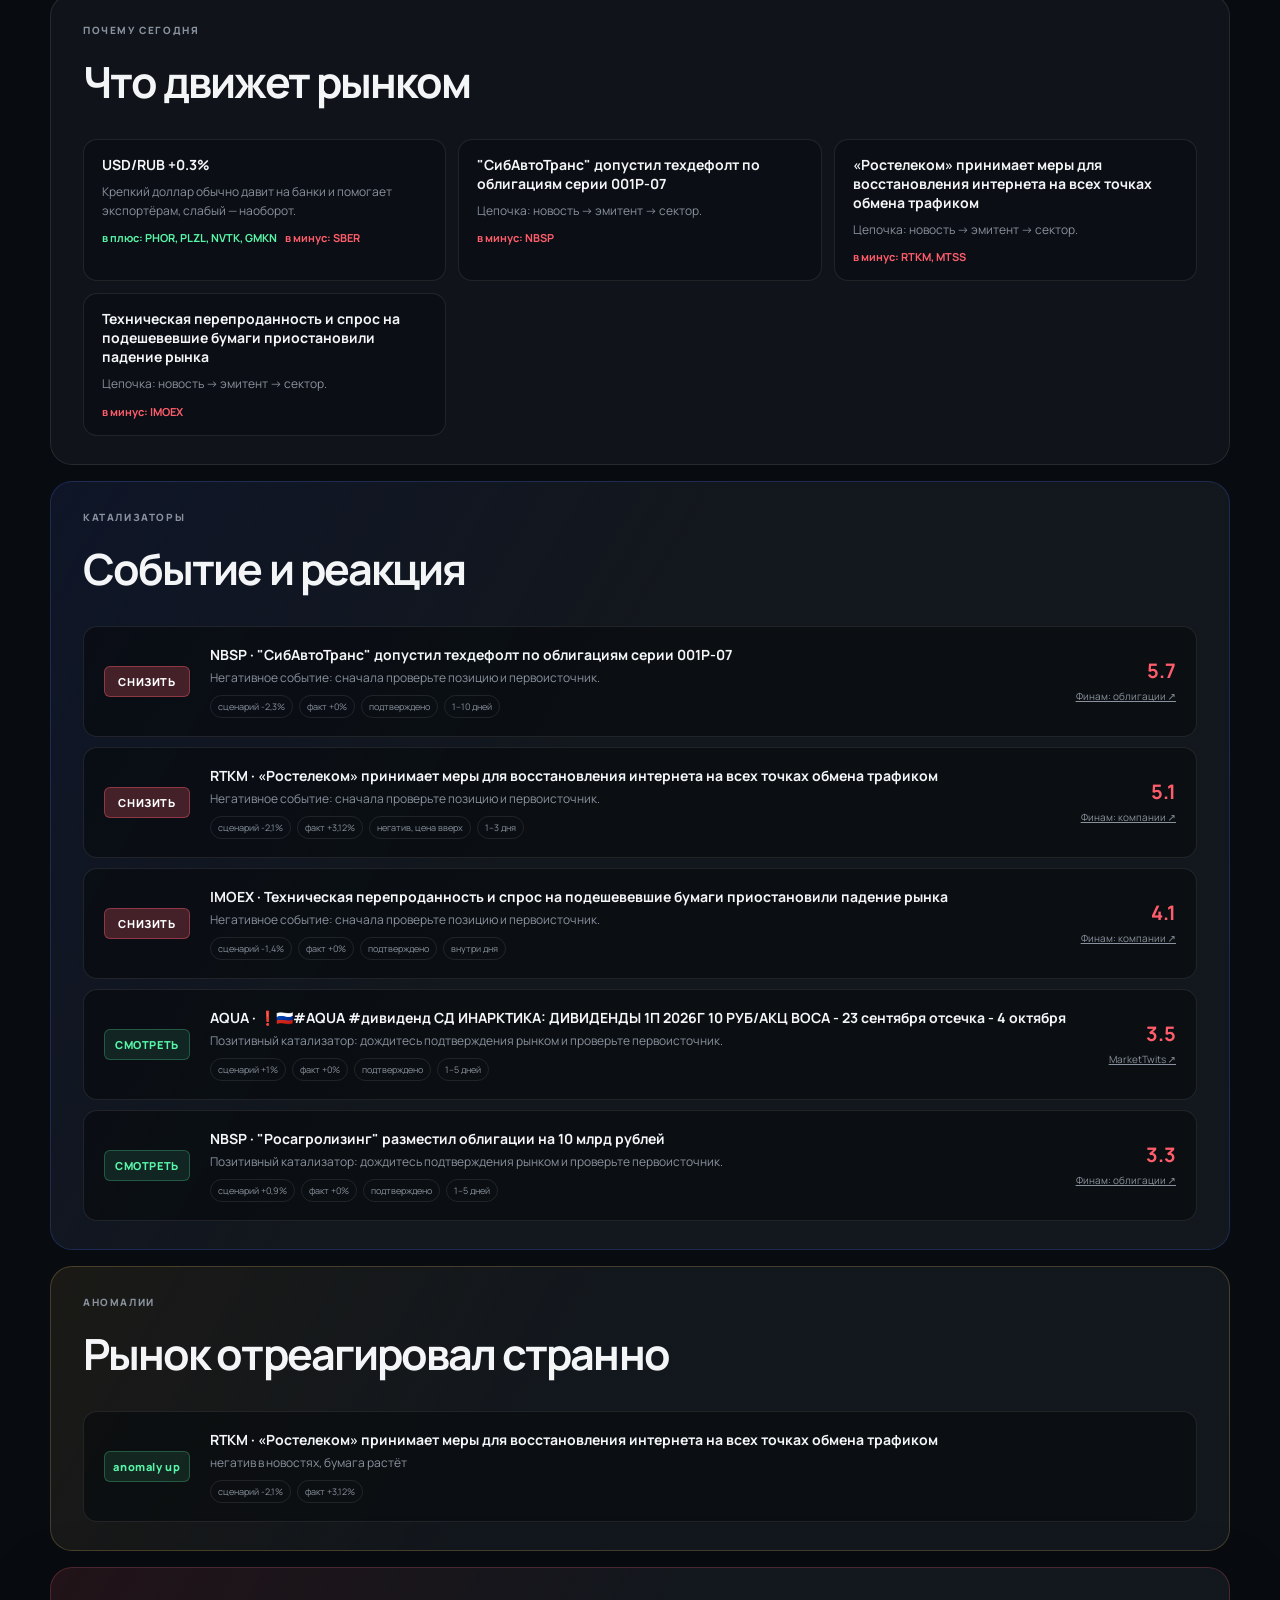
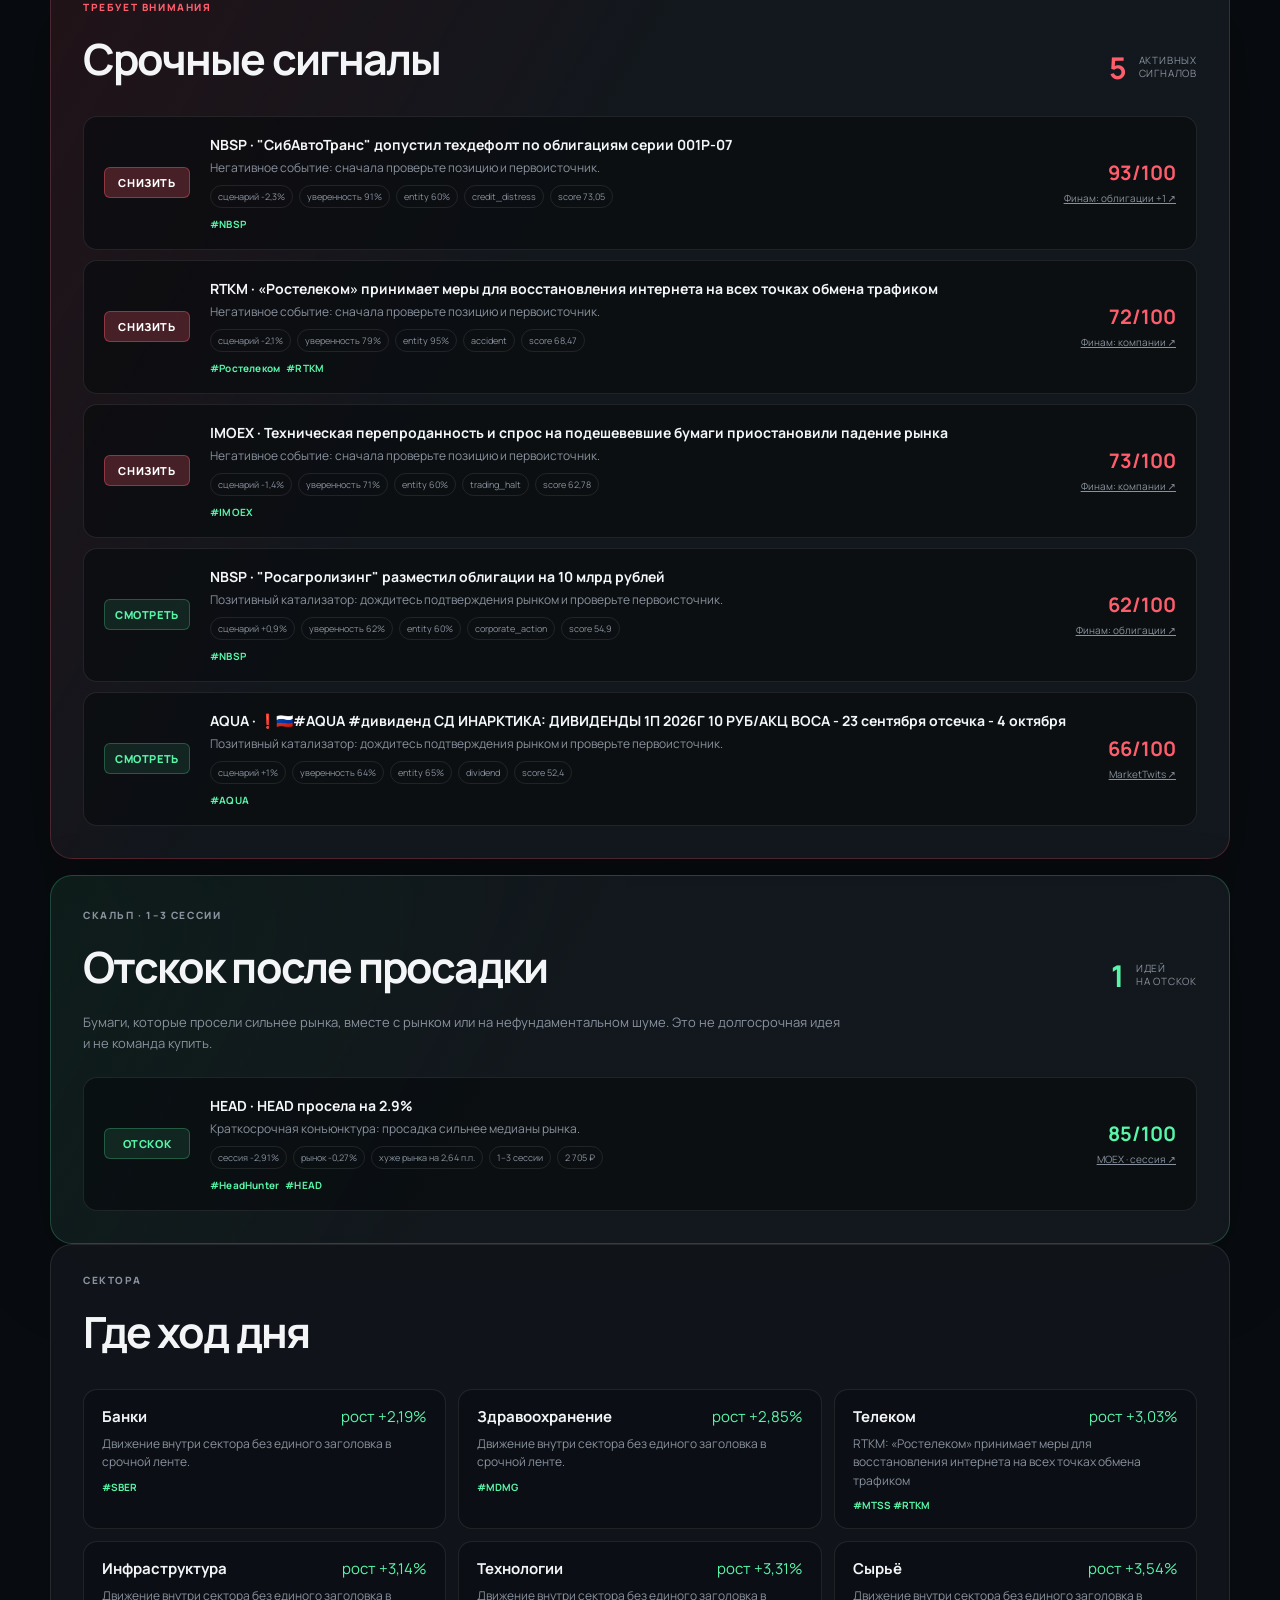
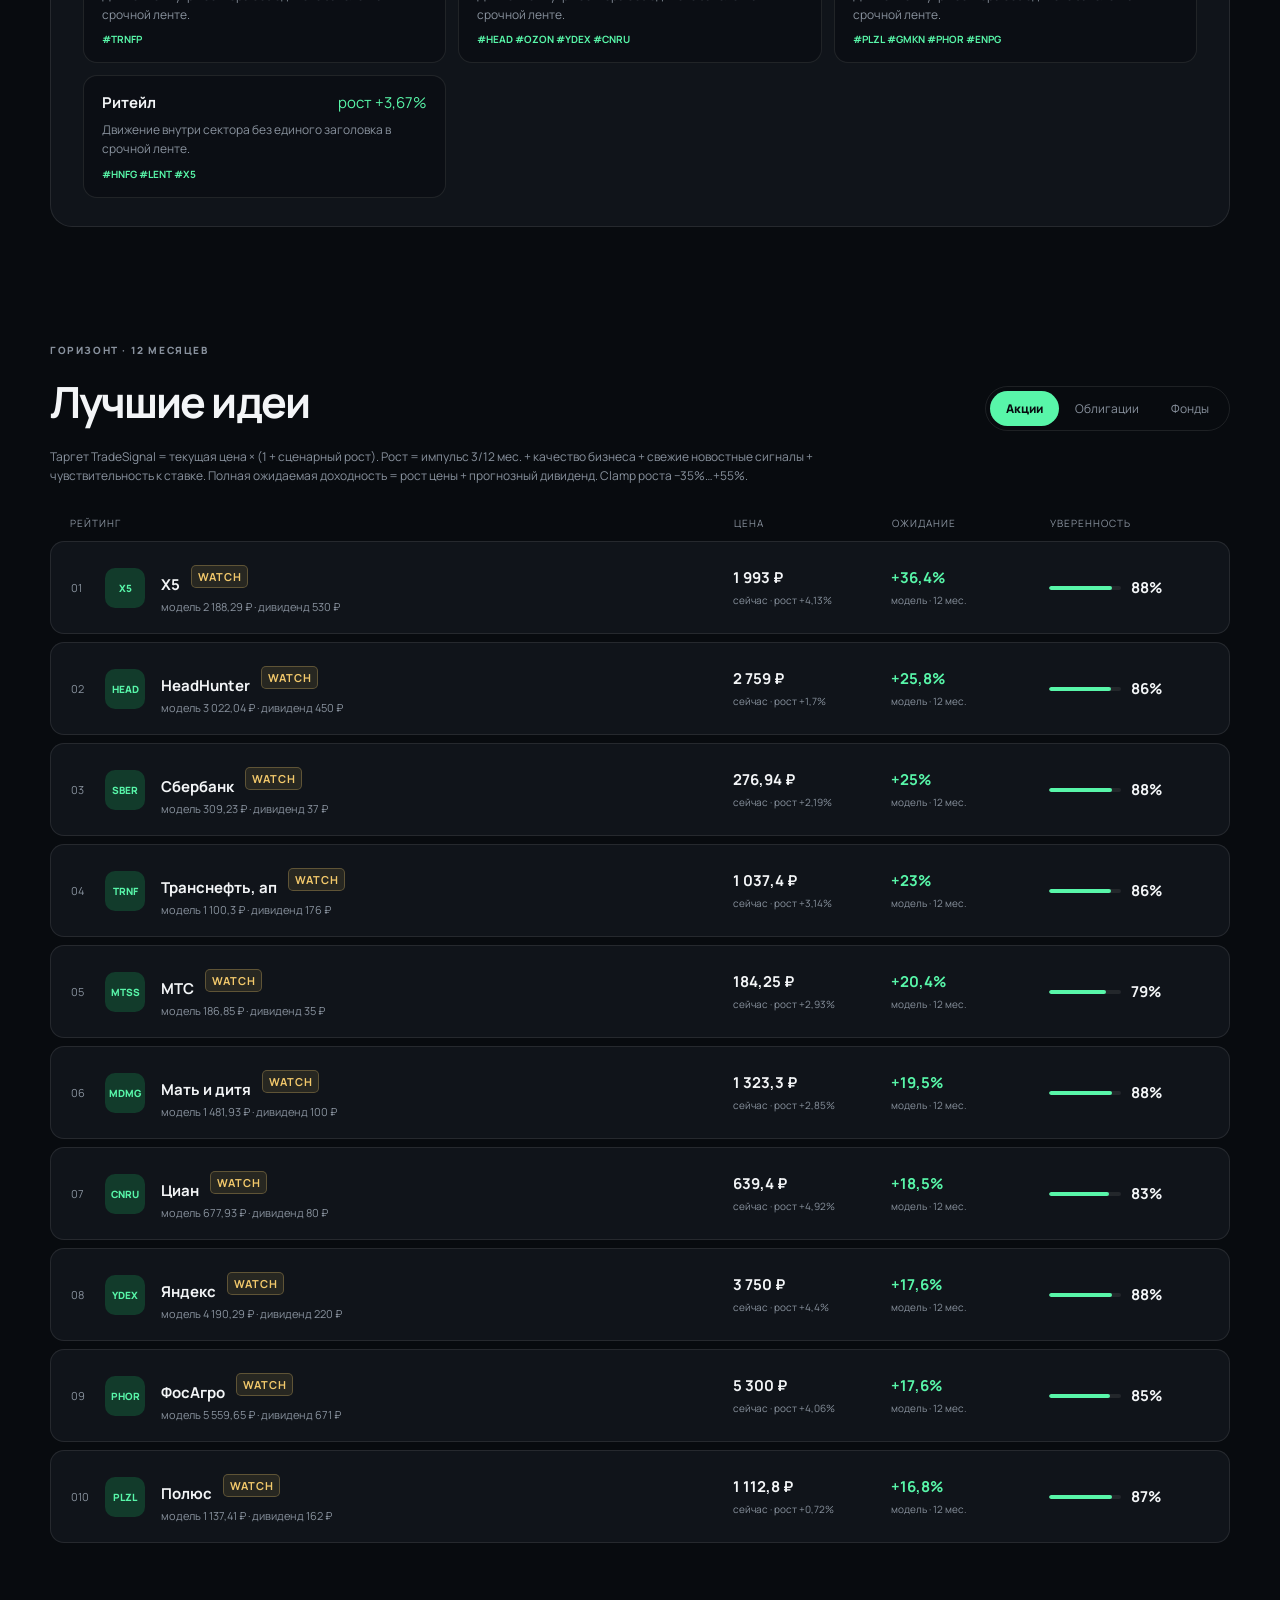
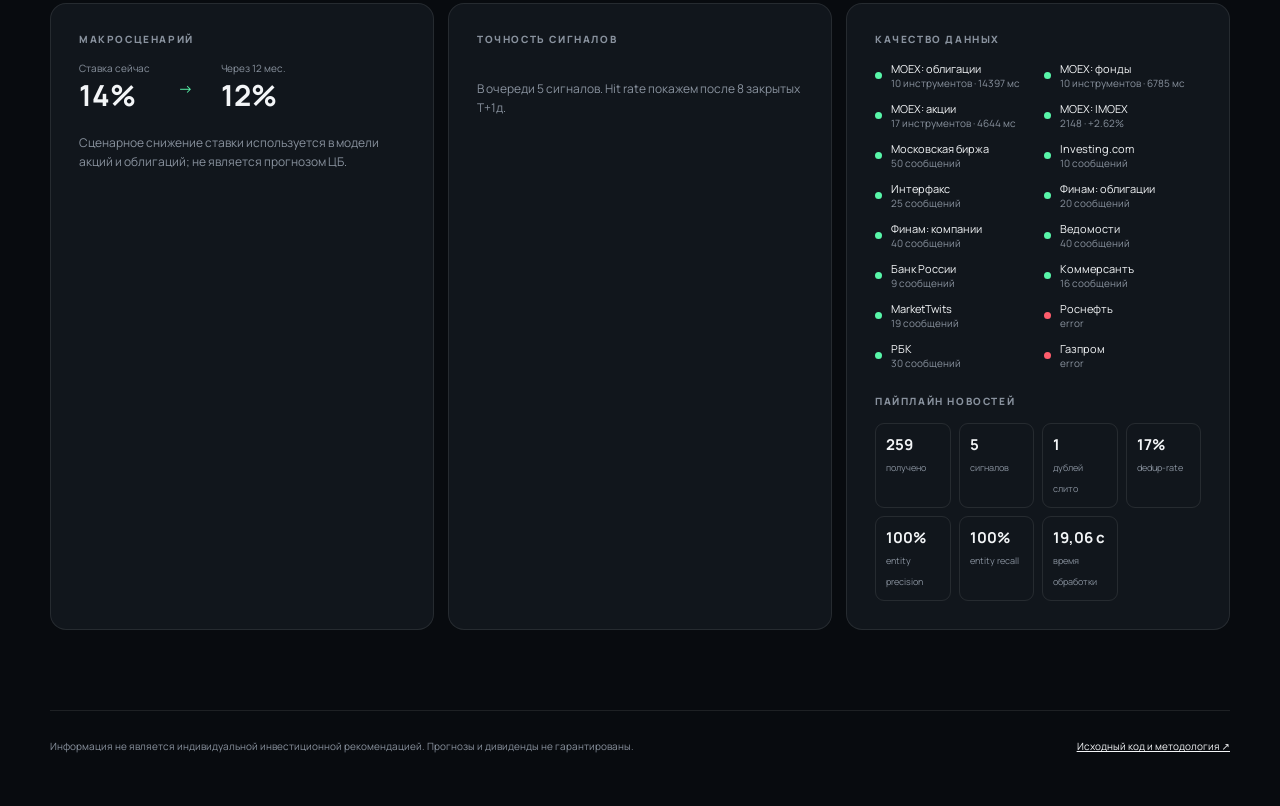
==== commit 9a5bea4e: "Publish site snapshot to docs/ [skip ci]" ====
--- a/docs/index.html
+++ b/docs/index.html
@@ -27,7 +27,7 @@
       <div>
         <p class="eyebrow">МОСКОВСКАЯ БИРЖА · СИСТЕМНЫЙ ВЗГЛЯД</p>
         <h1>Решения на фактах.<br><span>Не на шуме.</span></h1>
-        <p class="hero-copy">Сводим котировки, прогнозы аналитиков и рыночные тенденции в один понятный сигнал.</p>
+        <p class="hero-copy">Событие → влияние на бумагу → реакция рынка. Ищем, где рынок ещё не успел или отреагировал странно.</p>
       </div>
       <div class="hero-meta">
         <span>СНИМОК РЫНКА</span>
@@ -35,6 +35,8 @@
         <small>МСК · котировки MOEX могут быть задержаны ≥15 минут</small>
       </div>
     </section>
+
+    <div class="tape" id="market-tape" aria-label="Котировки сессии"></div>
 
     <section class="brief-section" aria-labelledby="brief-title">
       <div class="brief-heading">
@@ -65,6 +67,56 @@
       </div>
     </section>
 
+    <section class="pulse-section" aria-labelledby="pulse-title">
+      <div class="urgent-heading">
+        <div>
+          <p class="eyebrow">MARKET PULSE</p>
+          <h2 id="pulse-title">Что важно сейчас</h2>
+        </div>
+      </div>
+      <div class="pulse-grid" id="pulse-grid"></div>
+    </section>
+
+    <section class="delta-section" aria-labelledby="delta-title">
+      <div class="urgent-heading">
+        <div>
+          <p class="eyebrow">С ПРОШЛОГО СНИМКА</p>
+          <h2 id="delta-title">Что изменилось</h2>
+        </div>
+      </div>
+      <div id="delta-list" class="delta-list"></div>
+    </section>
+
+    <section class="driver-section" aria-labelledby="driver-title">
+      <div class="urgent-heading">
+        <div>
+          <p class="eyebrow">ПОЧЕМУ СЕГОДНЯ</p>
+          <h2 id="driver-title">Что движет рынком</h2>
+        </div>
+      </div>
+      <div id="driver-list" class="driver-list"></div>
+    </section>
+
+    <section class="catalyst-section" aria-labelledby="catalyst-title">
+      <div class="urgent-heading">
+        <div>
+          <p class="eyebrow">КАТАЛИЗАТОРЫ</p>
+          <h2 id="catalyst-title">Событие и реакция</h2>
+        </div>
+      </div>
+      <div id="catalyst-list" class="urgent-list"></div>
+    </section>
+
+    <section class="anomaly-section" aria-labelledby="anomaly-title">
+      <div class="urgent-heading">
+        <div>
+          <p class="eyebrow">АНОМАЛИИ</p>
+          <h2 id="anomaly-title">Рынок отреагировал странно</h2>
+        </div>
+      </div>
+      <div id="anomaly-list" class="urgent-list"></div>
+    </section>
+
     <section class="urgent-section" aria-labelledby="urgent-title">
       <div class="urgent-heading">
         <div>
@@ -90,6 +142,16 @@
       <div id="scalp-list" class="urgent-list">
         <div class="empty-state">Ищем аномальные просадки…</div>
       </div>
+    </section>
+
+    <section class="sector-section" aria-labelledby="sector-title">
+      <div class="urgent-heading">
+        <div>
+          <p class="eyebrow">СЕКТОРА</p>
+          <h2 id="sector-title">Где ход дня</h2>
+        </div>
+      </div>
+      <div id="sector-list" class="sector-list"></div>
     </section>
 
     <section class="ideas-section">
@@ -122,6 +184,11 @@
         <p id="macro-note"></p>
       </article>
       <article class="context-card">
+        <p class="eyebrow">ТОЧНОСТЬ СИГНАЛОВ</p>
+        <div id="accuracy-metrics" class="pipeline-metrics"></div>
+        <p id="accuracy-note" class="accuracy-note">Hit rate появится, когда накопится история T+1д.</p>
+      </article>
+      <article class="context-card">
         <p class="eyebrow">КАЧЕСТВО ДАННЫХ</p>
         <div id="source-health" class="source-health"></div>
         <p class="eyebrow pipeline-title">ПАЙПЛАЙН НОВОСТЕЙ</p>
@@ -160,6 +227,10 @@
       <p>Компании связываются с тикерами по явным кодам, ISIN и базе алиасов. Похожие заголовки внутри одной компании объединяются. Sentiment и сценарная реакция цены рассчитаны прозрачной правиловой моделью, а не являются прогнозом гарантированной доходности.</p>
     </div>
     <div class="method-block">
+      <b>Катализаторы и аномалии</b>
+      <p>Срочный сигнал сравнивается с фактическим дневным ходом бумаги. Underreaction — сильное событие при слабой цене. Аномалия — новость и цена смотрят в разные стороны. Hit rate считается по истории снимков, без отдельной базы.</p>
+    </div>
+    <div class="method-block">
       <b>Скальп · отскок</b>
       <p>Ищем бумаги, которые за сессию просели сильнее медианы вселенной, вместе с общим спадом или на нефундаментальной новости (арест, иск, шум). Фундаментальный негатив — дефолт, санкции, halt, profit warning — в этот список не попадает.</p>
     </div>
--- a/docs/styles.css
+++ b/docs/styles.css
@@ -87,6 +87,63 @@
 }
 .brief-grid b { display: block; font-size: 10px; letter-spacing: .12em; text-transform: uppercase; color: var(--muted); margin-bottom: 8px; }
 .brief-grid p { margin: 0; color: var(--text); font-size: 13px; line-height: 1.55; }
+
+.tape {
+  display: grid;
+  grid-template-columns: repeat(3, 1fr);
+  gap: 10px;
+  margin: 0 0 18px;
+}
+.tape-item {
+  background: var(--panel);
+  border: 1px solid var(--line);
+  border-radius: 14px;
+  padding: 14px 16px;
+}
+.tape-item span { display: block; color: var(--muted); font-size: 10px; letter-spacing: .12em; font-weight: 800; }
+.tape-item b { display: block; font-size: 22px; letter-spacing: -.03em; margin: 4px 0 2px; }
+.tape-item small { font-size: 11px; font-weight: 700; }
+.tape-item small.up, .sector-card span.up, .driver-sides .up { color: var(--green); }
+.tape-item small.down, .sector-card span.down, .driver-sides .down { color: var(--red); }
+.tape-item small.flat { color: var(--amber); }
+
+.pulse-section, .delta-section, .driver-section, .catalyst-section, .anomaly-section, .sector-section {
+  margin: 0 0 16px;
+  background: var(--panel);
+  border: 1px solid var(--line);
+  border-radius: 22px;
+  padding: 28px 32px;
+}
+.catalyst-section { background: linear-gradient(120deg, rgba(75,118,255,.1), rgba(20,25,31,.9) 42%); border-color: rgba(75,118,255,.22); }
+.anomaly-section { background: linear-gradient(120deg, rgba(243,201,107,.08), rgba(20,25,31,.9) 42%); border-color: rgba(243,201,107,.22); }
+.pulse-grid, .sector-list, .driver-list { display: grid; grid-template-columns: repeat(3, 1fr); gap: 12px; }
+.pulse-card, .sector-card, .driver-card {
+  background: rgba(8,11,15,.5);
+  border: 1px solid var(--line);
+  border-radius: 14px;
+  padding: 16px 18px;
+}
+.pulse-card h3, .driver-card h3 { font-size: 14px; margin: 0 0 8px; line-height: 1.35; }
+.pulse-card p, .driver-card p, .sector-card p { margin: 0; color: var(--muted); font-size: 12px; line-height: 1.55; }
+.pulse-regime { grid-column: 1 / -1; margin: 4px 0 0; color: var(--muted); font-size: 13px; }
+.delta-list p { margin: 0 0 8px; color: var(--text); font-size: 13px; line-height: 1.5; }
+.delta-list p:last-child { margin-bottom: 0; }
+.driver-sides { display: flex; flex-wrap: wrap; gap: 8px; margin-top: 10px; font-size: 11px; font-weight: 700; }
+.sector-card div { display: flex; justify-content: space-between; gap: 10px; align-items: baseline; margin-bottom: 8px; }
+.sector-card small { display: block; margin-top: 8px; color: var(--green); font-size: 10px; font-weight: 700; }
+.stance {
+  display: inline-block;
+  margin-left: 8px;
+  font-size: 9px;
+  letter-spacing: .08em;
+  padding: 3px 6px;
+  border-radius: 5px;
+  vertical-align: 2px;
+}
+.stance.buy { color: var(--green); background: rgba(88,246,169,.1); border: 1px solid rgba(88,246,169,.28); }
+.stance.watch { color: var(--amber); background: rgba(243,201,107,.1); border: 1px solid rgba(243,201,107,.28); }
+.stance.avoid { color: var(--red); background: rgba(255,93,108,.12); border: 1px solid rgba(255,93,108,.32); }
+.accuracy-note { color: var(--muted); font-size: 12px; line-height: 1.55; margin: 14px 0 0; }
 
 .urgent-section {
   background: linear-gradient(120deg, rgba(255,93,108,.1), rgba(20,25,31,.9) 38%);
@@ -156,7 +213,7 @@
 .rank-number { color: var(--muted); font-size: 11px; width: 18px; }
 .ticker-icon { width: 40px; height: 40px; border-radius: 10px; background: var(--green-deep); color: var(--green); display: grid; place-items: center; font-size: 10px; font-weight: 800; }
 .instrument-name { min-width: 0; }
-.instrument-name b, .instrument-name span { display: block; }
+.instrument-name b, .instrument-name > span { display: block; }
 .instrument-name span { color: var(--muted); font-size: 11px; margin-top: 4px; white-space: nowrap; overflow: hidden; text-overflow: ellipsis; max-width: 330px; }
 .metric b { display: block; font-size: 15px; }
 .metric small { color: var(--muted); font-size: 10px; }
@@ -169,7 +226,7 @@
 .details b { color: var(--text); display: block; margin-bottom: 3px; }
 .driver-line { display: block; margin-top: 7px; color: var(--green); font-size: 11px; }
 
-.context-grid { display: grid; grid-template-columns: 1fr 1fr; gap: 14px; margin-bottom: 80px; }
+.context-grid { display: grid; grid-template-columns: 1fr 1fr 1fr; gap: 14px; margin-bottom: 80px; }
 .context-card { padding: 28px; background: var(--panel-2); border: 1px solid var(--line); border-radius: 16px; }
 .context-card > p:last-child { color: var(--muted); font-size: 12px; line-height: 1.6; margin: 18px 0 0; }
 .rate-row { display: flex; align-items: center; gap: 28px; }
@@ -207,6 +264,7 @@
   .instrument { grid-column: 1 / -1; }
   .details { display: grid; }
   .context-grid { grid-template-columns: 1fr; }
+  .tape, .pulse-grid, .sector-list, .driver-list { grid-template-columns: 1fr; }
 }
 @media (max-width: 560px) {
   .site-header, main, footer { width: min(100% - 28px, 1180px); }
@@ -220,6 +278,7 @@
   .brief-heading { align-items: flex-start; flex-direction: column; }
   .brief-index { text-align: left; }
   .brief-grid { grid-template-columns: 1fr; }
+  .pulse-section, .delta-section, .driver-section, .catalyst-section, .anomaly-section, .sector-section { padding: 22px 18px; }
   .urgent-card { grid-template-columns: 70px 1fr; gap: 13px; }
   .urgent-source { grid-column: 2; text-align: left; display: flex; gap: 8px; align-items: center; }
   .urgent-source b { font-size: 14px; }
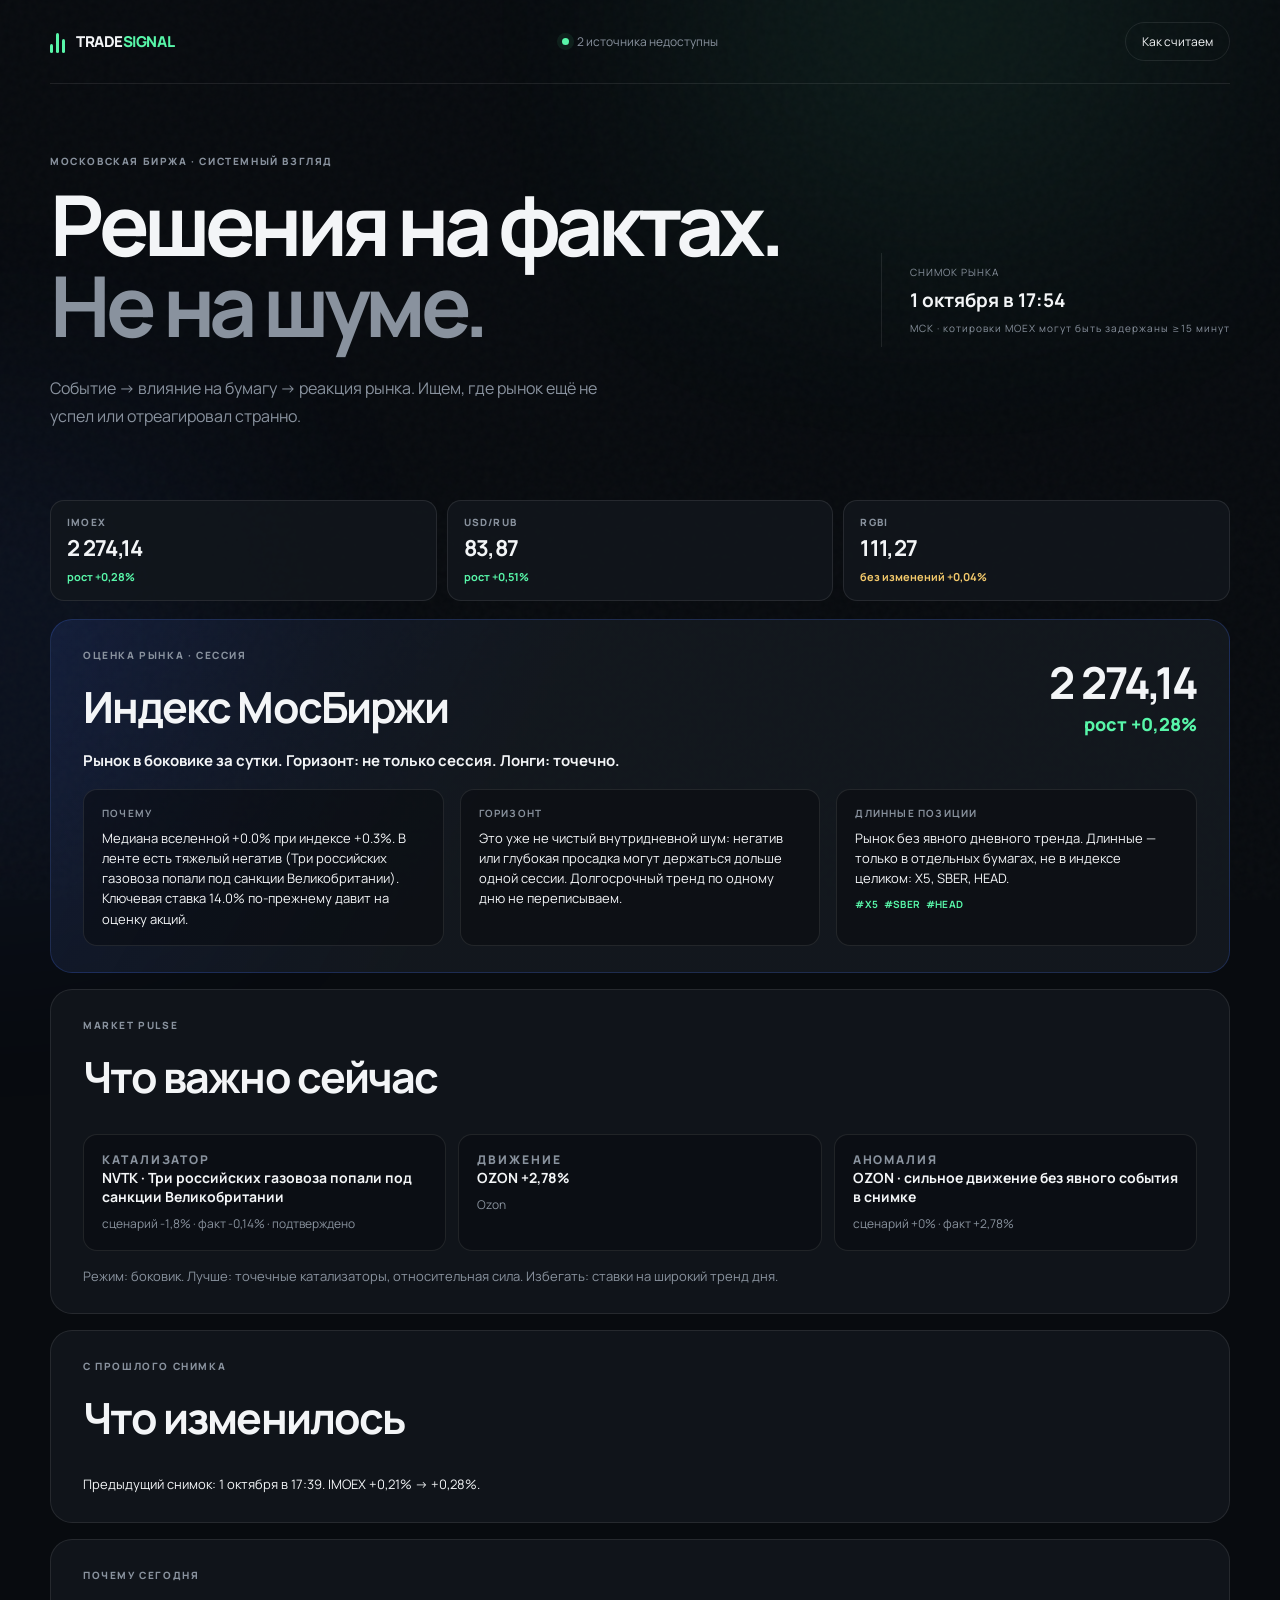
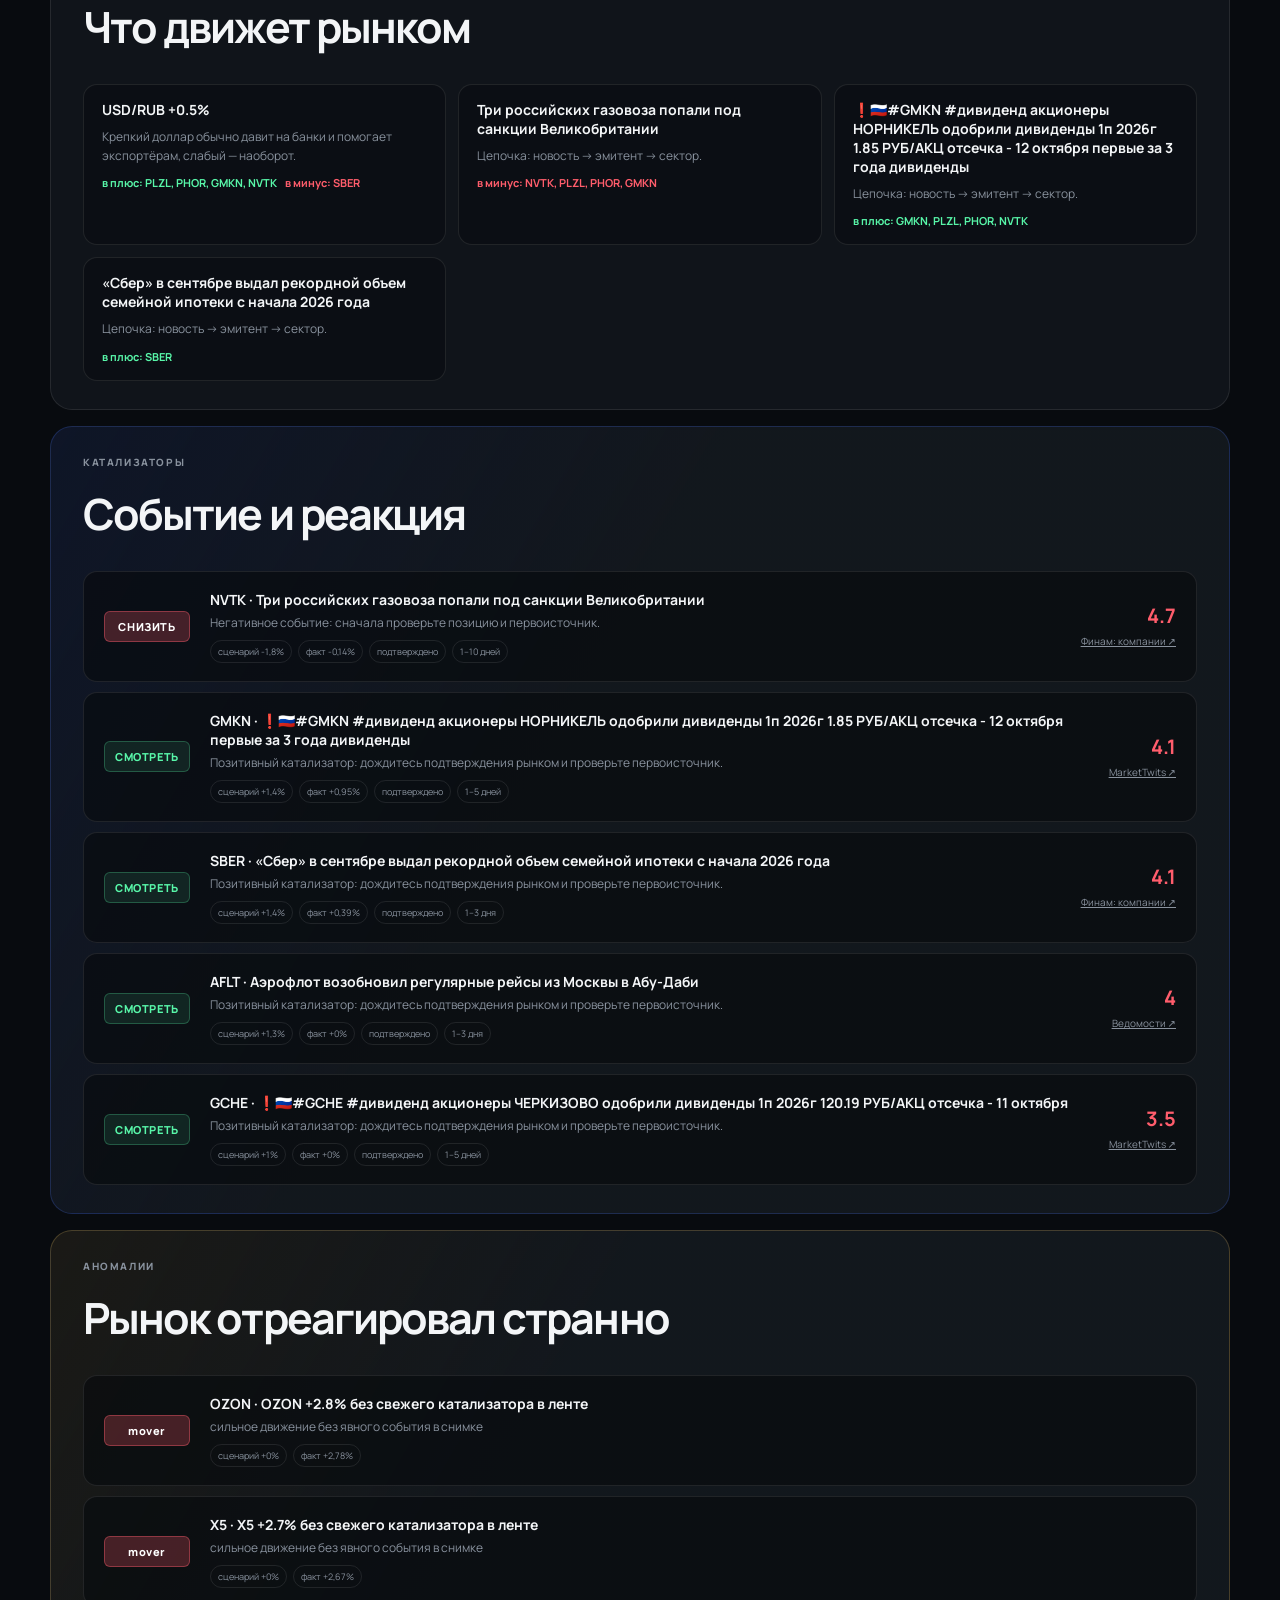
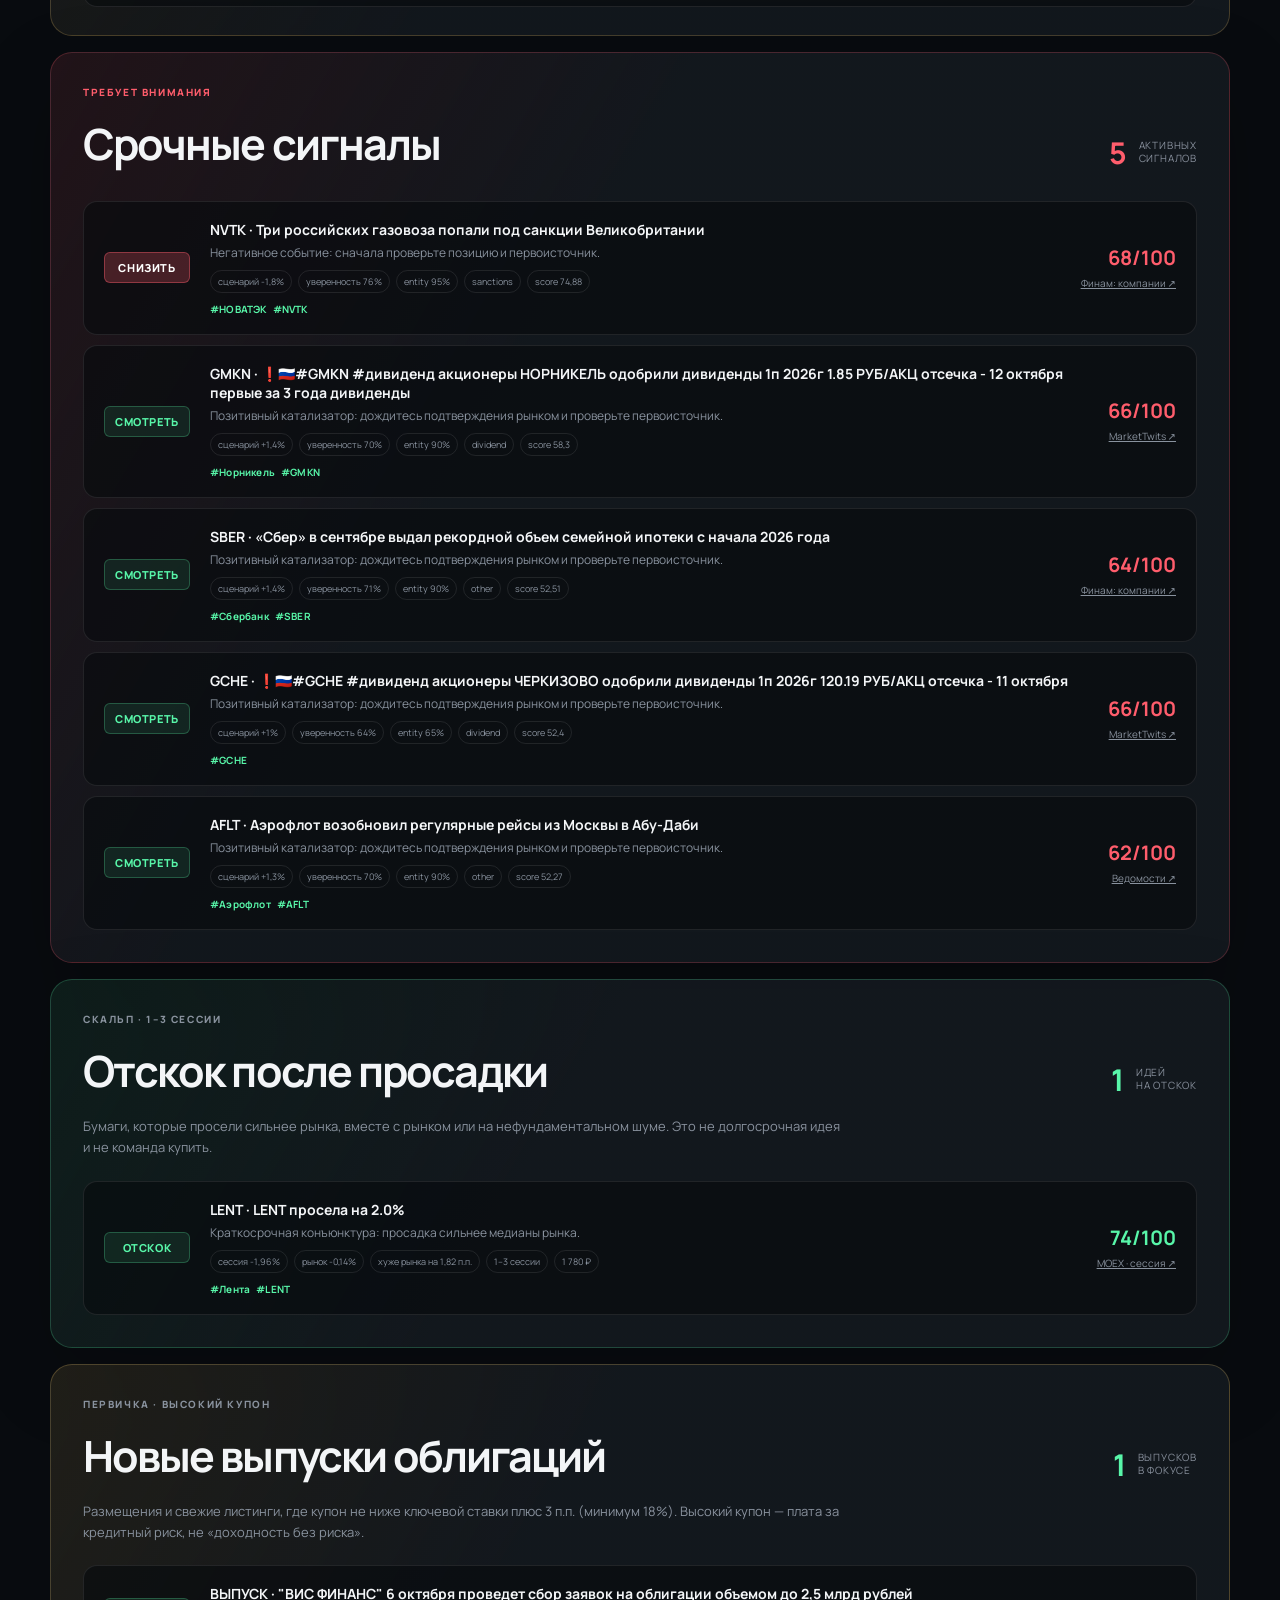
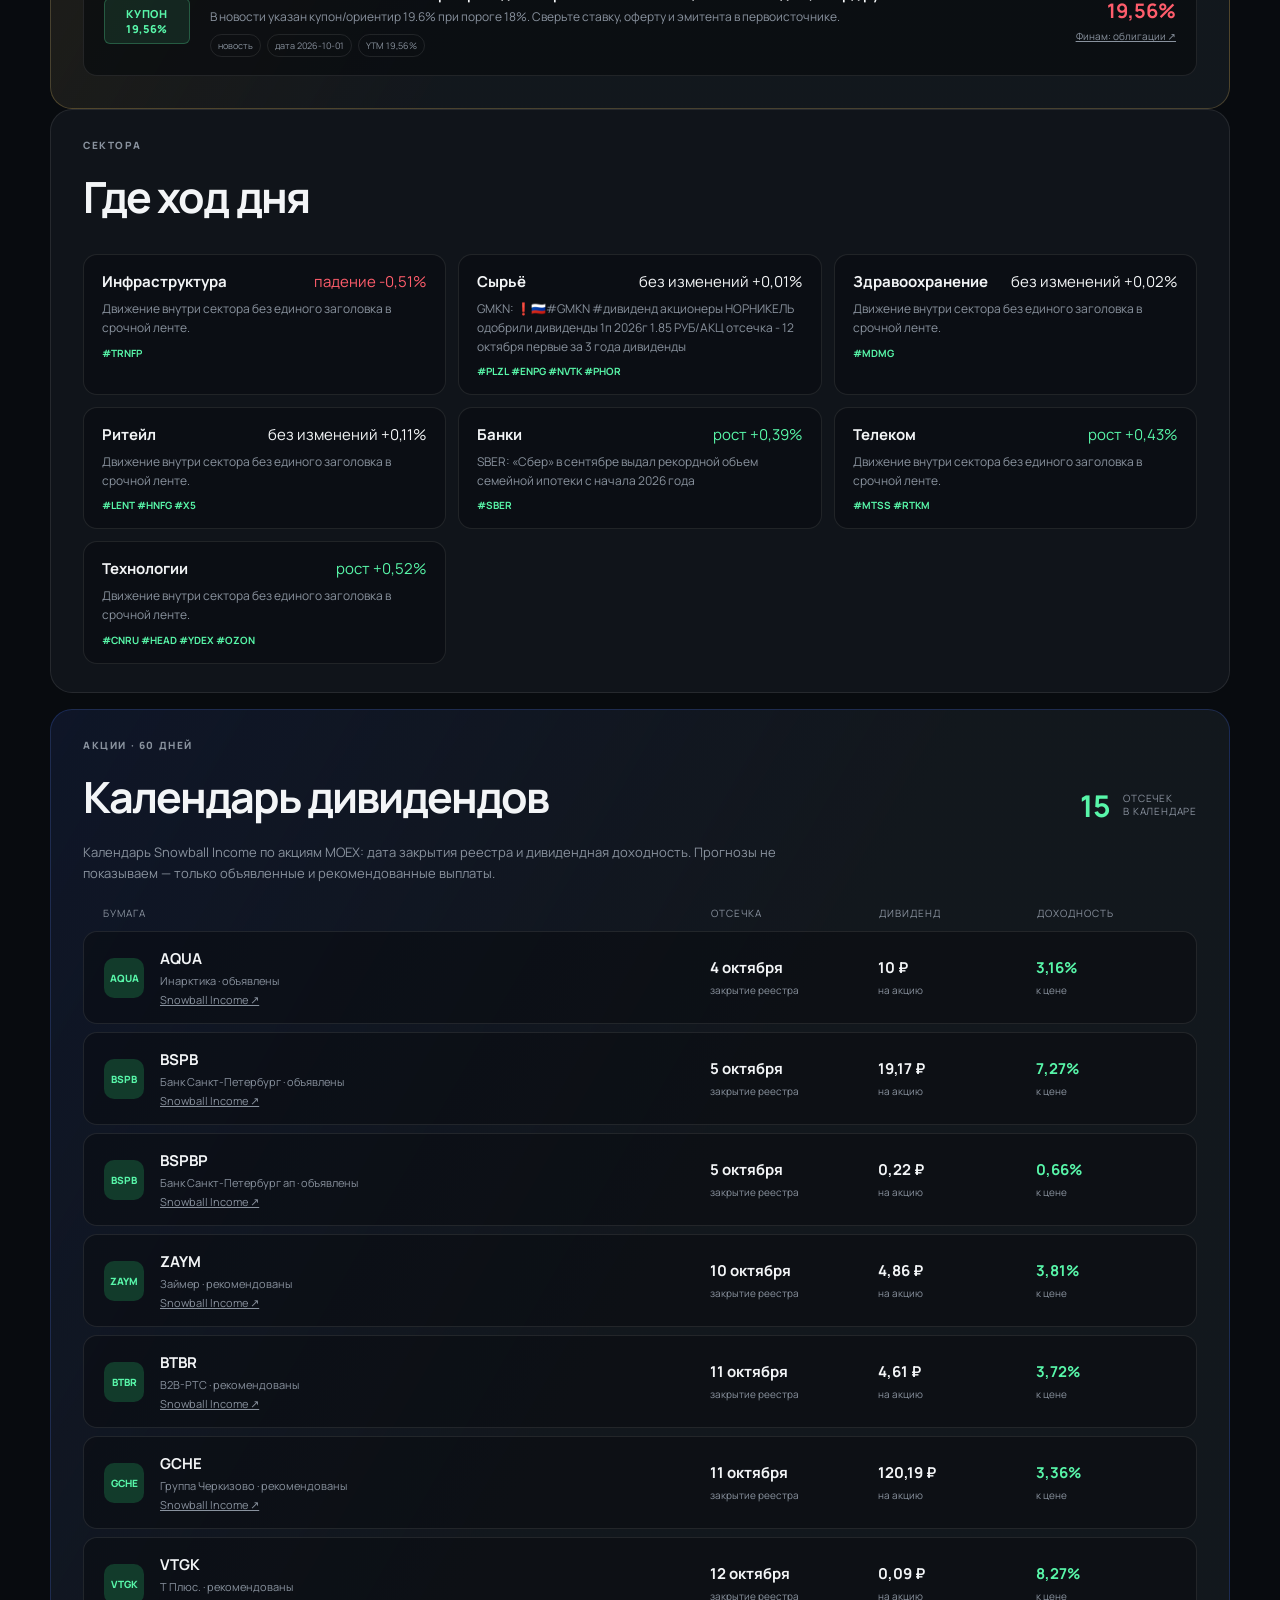
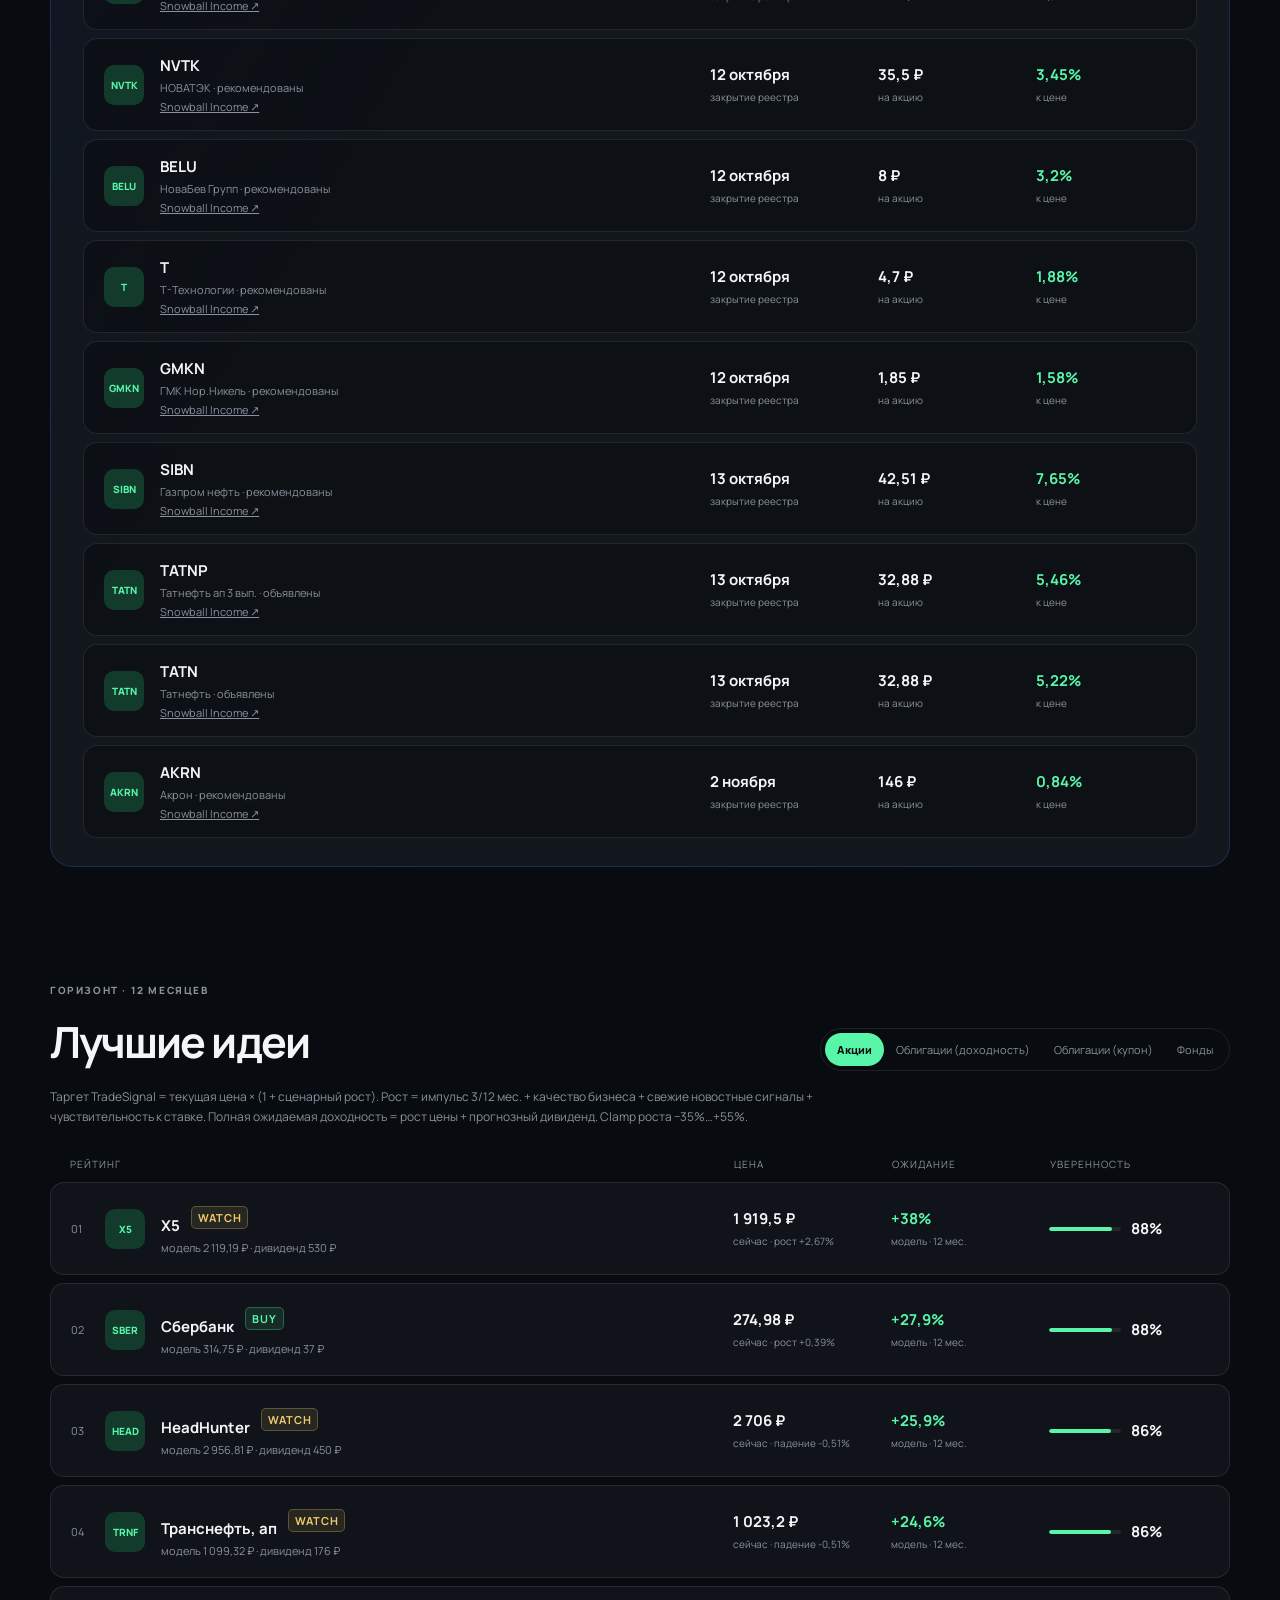
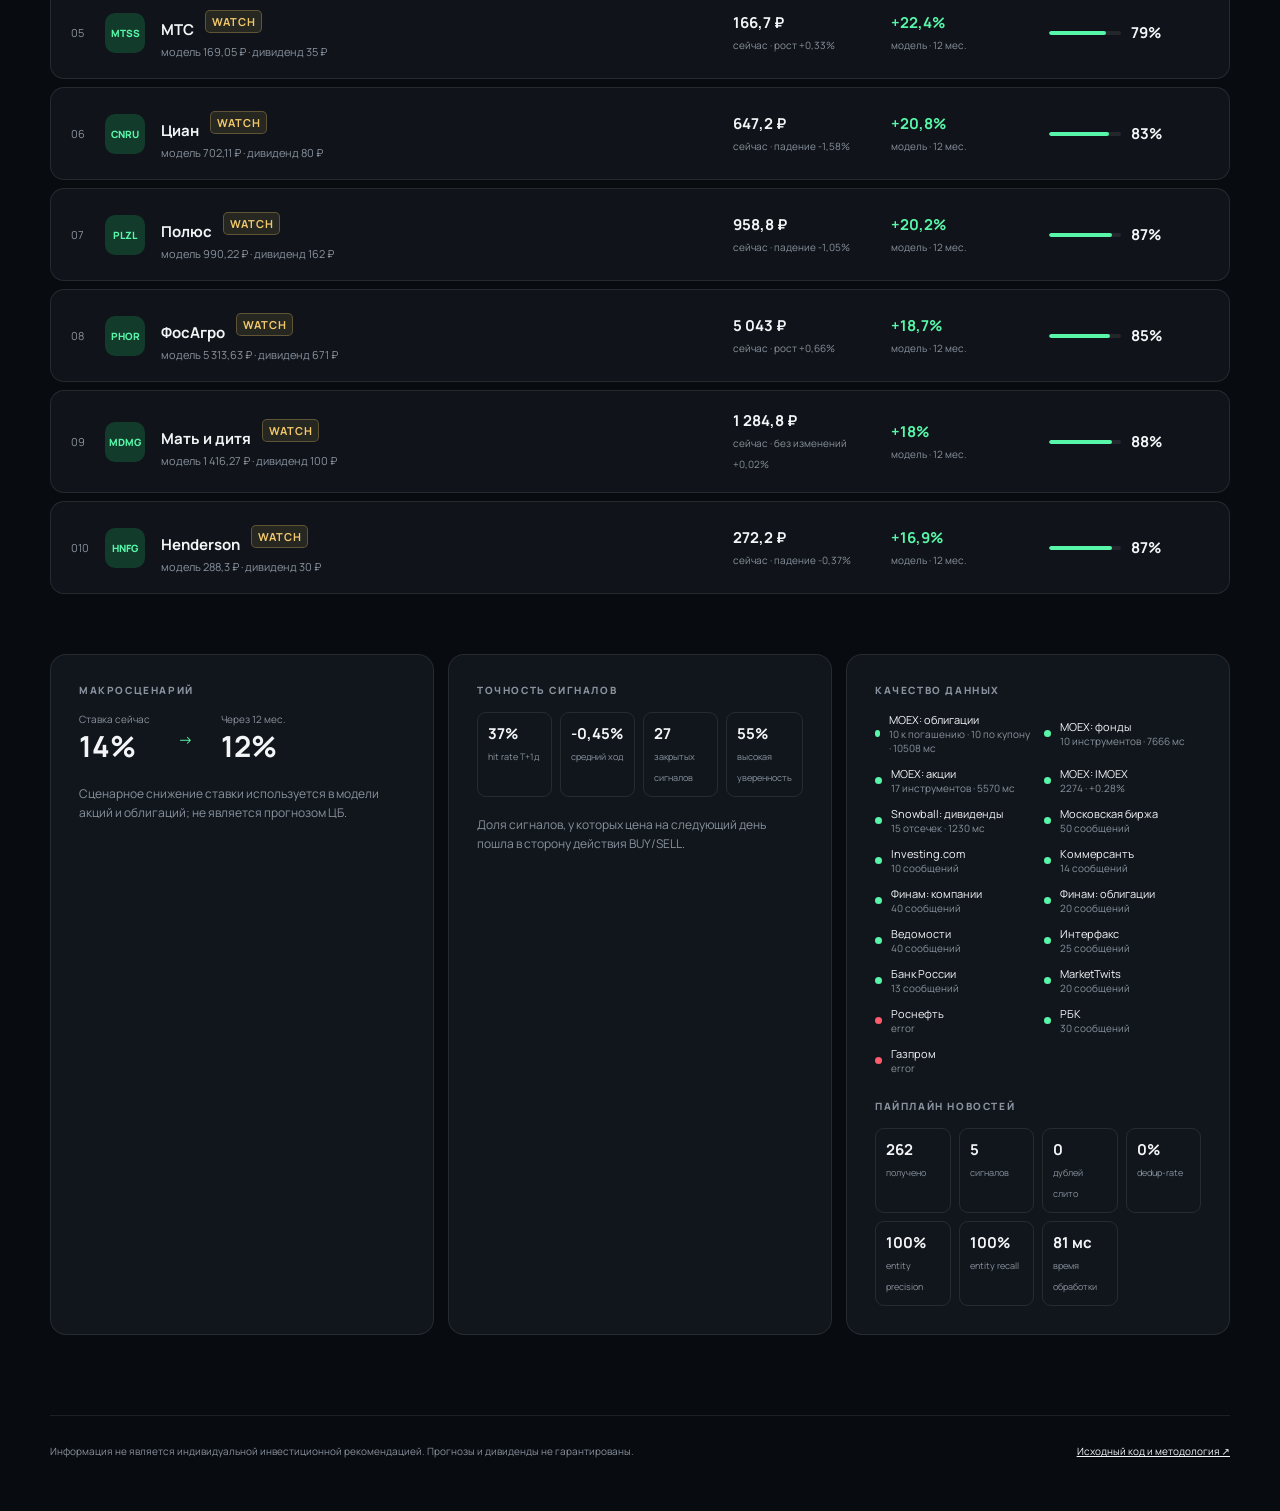
==== commit 21b5c2c6: "Publish site snapshot to docs/ [skip ci]" ====
--- a/docs/index.html
+++ b/docs/index.html
@@ -8,7 +8,7 @@
   <link rel="preconnect" href="https://fonts.googleapis.com">
   <link rel="preconnect" href="https://fonts.gstatic.com" crossorigin>
   <link href="https://fonts.googleapis.com/css2?family=Manrope:wght@400;500;600;700;800&display=swap" rel="stylesheet">
-  <link rel="stylesheet" href="styles.css">
+  <link rel="stylesheet" href="styles.css?v=divcal-2">
 </head>
 <body>
   <div class="ambient ambient-a"></div>
@@ -144,6 +144,20 @@
       </div>
     </section>
 
+    <section class="issue-section" aria-labelledby="issue-title">
+      <div class="urgent-heading">
+        <div>
+          <p class="eyebrow">ПЕРВИЧКА · ВЫСОКИЙ КУПОН</p>
+          <h2 id="issue-title">Новые выпуски облигаций</h2>
+        </div>
+        <div class="signal-count scalp-count"><b id="issue-count">0</b><span>выпусков<br>в фокусе</span></div>
+      </div>
+      <p class="scalp-note">Размещения и свежие листинги, где купон не ниже ключевой ставки плюс 3 п.п. (минимум 18%). Высокий купон — плата за кредитный риск, не «доходность без риска».</p>
+      <div id="high-coupon-issues" class="urgent-list">
+        <div class="empty-state">Ищем новые выпуски с высоким купоном…</div>
+      </div>
+    </section>
+
     <section class="sector-section" aria-labelledby="sector-title">
       <div class="urgent-heading">
         <div>
@@ -154,6 +168,23 @@
       <div id="sector-list" class="sector-list"></div>
     </section>
 
+    <section class="dividend-section" aria-labelledby="dividend-title">
+      <div class="urgent-heading">
+        <div>
+          <p class="eyebrow">АКЦИИ · 60 ДНЕЙ</p>
+          <h2 id="dividend-title">Календарь дивидендов</h2>
+        </div>
+        <div class="signal-count dividend-count"><b id="dividend-count">0</b><span>отсечек<br>в календаре</span></div>
+      </div>
+      <p class="scalp-note">Календарь Snowball Income по акциям MOEX: дата закрытия реестра и дивидендная доходность. Прогнозы не показываем — только объявленные и рекомендованные выплаты.</p>
+      <div class="dividend-head">
+        <span>Бумага</span><span>Отсечка</span><span>Дивиденд</span><span>Доходность</span>
+      </div>
+      <div id="dividend-calendar" class="dividend-list">
+        <div class="empty-state">Проверяем официальные отсечки…</div>
+      </div>
+    </section>
+
     <section class="ideas-section">
       <div class="section-heading">
         <div>
@@ -162,7 +193,8 @@
         </div>
         <div class="tabs" role="tablist" aria-label="Тип инструмента">
           <button class="tab active" data-type="stocks" role="tab">Акции</button>
-          <button class="tab" data-type="bonds" role="tab">Облигации</button>
+          <button class="tab" data-type="bonds" role="tab">Облигации (доходность)</button>
+          <button class="tab" data-type="couponBonds" role="tab">Облигации (купон)</button>
           <button class="tab" data-type="funds" role="tab">Фонды</button>
         </div>
       </div>
@@ -234,9 +266,17 @@
       <b>Скальп · отскок</b>
       <p>Ищем бумаги, которые за сессию просели сильнее медианы вселенной, вместе с общим спадом или на нефундаментальной новости (арест, иск, шум). Фундаментальный негатив — дефолт, санкции, halt, profit warning — в этот список не попадает.</p>
     </div>
+    <div class="method-block">
+      <b>Облигации · доходность и купон</b>
+      <p>Вкладка «доходность» — сценарий на 12 месяцев (YTM плюс эффект ставки). Вкладка «купон» сортирует те же торгуемые выпуски по номинальному купону: это не замена YTM и не оценка надёжности. Новые выпуски с очень высоким купоном собираются из новостей о размещении и из листингов MOEX за 21 день, если ставка купона не ниже ключевой + 3 п.п. (и не ниже 18%).</p>
+    </div>
+    <div class="method-block">
+      <b>Календарь дивидендов</b>
+      <p>Ближайшие 60 дней — календарь Snowball Income по российским акциям. Берём дату закрытия реестра, выплату на акцию и дивидендную доходность. Строки со статусом «прогноз» отбрасываются; остаются объявленные и рекомендованные выплаты. Это не гарантия платежа и не команда покупать к отсечке.</p>
+    </div>
     <p class="dialog-warning">Любой сигнал — повод для проверки, а не команда на сделку. Учитывайте горизонт, ликвидность и допустимый убыток.</p>
   </dialog>
 
-  <script src="app.js" defer></script>
+  <script src="app.js?v=divcal-2" defer></script>
 </body>
 </html>
--- a/docs/styles.css
+++ b/docs/styles.css
@@ -107,7 +107,7 @@
 .tape-item small.down, .sector-card span.down, .driver-sides .down { color: var(--red); }
 .tape-item small.flat { color: var(--amber); }
 
-.pulse-section, .delta-section, .driver-section, .catalyst-section, .anomaly-section, .sector-section {
+.pulse-section, .delta-section, .driver-section, .catalyst-section, .anomaly-section, .sector-section, .dividend-section {
   margin: 0 0 16px;
   background: var(--panel);
   border: 1px solid var(--line);
@@ -194,9 +194,38 @@
 .scalp-card .signal-tags span { color: var(--green); }
 .empty-state { color: var(--muted); padding: 22px; border: 1px dashed var(--line); border-radius: 12px; text-align: center; }
 
+.issue-section {
+  margin-top: 16px;
+  background: linear-gradient(120deg, rgba(243,201,107,.1), rgba(20,25,31,.9) 42%);
+  border: 1px solid rgba(243,201,107,.24);
+  border-radius: 22px;
+  padding: 32px;
+}
+.dividend-section {
+  background: linear-gradient(120deg, rgba(75,118,255,.1), rgba(20,25,31,.9) 42%);
+  border-color: rgba(75,118,255,.22);
+}
+.dividend-count b { color: var(--green); }
+.dividend-head, .dividend-row {
+  display: grid;
+  grid-template-columns: minmax(240px, 1.5fr) 150px 140px 140px;
+  gap: 18px;
+  align-items: center;
+}
+.dividend-head { padding: 0 20px 11px; color: var(--muted); font-size: 10px; text-transform: uppercase; letter-spacing: .1em; }
+.dividend-list { display: grid; gap: 8px; }
+.dividend-row {
+  padding: 16px 20px;
+  border: 1px solid var(--line);
+  background: rgba(8,11,15,.5);
+  border-radius: 14px;
+}
+.dividend-row .instrument-name a { display: block; color: var(--muted); font-size: 11px; margin-top: 4px; }
+.dividend-row .metric.expected b { color: var(--green); }
+.dividend-section.is-empty .dividend-head { display: none; }
 .ideas-section { padding: 100px 0 60px; }
-.tabs { display: flex; border: 1px solid var(--line); padding: 4px; border-radius: 99px; }
-.tab { border: 0; color: var(--muted); background: transparent; border-radius: 99px; padding: 9px 16px; font: inherit; font-size: 12px; cursor: pointer; }
+.tabs { display: flex; flex-wrap: wrap; border: 1px solid var(--line); padding: 4px; border-radius: 99px; }
+.tab { border: 0; color: var(--muted); background: transparent; border-radius: 99px; padding: 9px 12px; font: inherit; font-size: 11px; cursor: pointer; }
 .tab.active { color: var(--bg); background: var(--green); font-weight: 800; }
 .category-note { color: var(--muted); font-size: 12px; line-height: 1.65; max-width: 770px; min-height: 20px; margin: -12px 0 30px; }
 .ranking-head, .rank-card {
@@ -259,7 +288,9 @@
   .market-state { display: none; }
   .hero { display: block; min-height: 0; padding: 62px 0; }
   .hero-meta { margin-top: 40px; }
-  .ranking-head { display: none; }
+  .ranking-head, .dividend-head { display: none; }
+  .dividend-row { grid-template-columns: 1fr 1fr; }
+  .dividend-row .instrument { grid-column: 1 / -1; }
   .rank-card { grid-template-columns: 1fr 1fr; }
   .instrument { grid-column: 1 / -1; }
   .details { display: grid; }
@@ -274,11 +305,12 @@
   .hero-copy { font-size: 14px; }
   .urgent-section { padding: 22px 18px; }
   .scalp-section { padding: 22px 18px; }
+  .issue-section { padding: 22px 18px; }
   .brief-section { padding: 22px 18px; }
   .brief-heading { align-items: flex-start; flex-direction: column; }
   .brief-index { text-align: left; }
   .brief-grid { grid-template-columns: 1fr; }
-  .pulse-section, .delta-section, .driver-section, .catalyst-section, .anomaly-section, .sector-section { padding: 22px 18px; }
+  .pulse-section, .delta-section, .driver-section, .catalyst-section, .anomaly-section, .sector-section, .dividend-section { padding: 22px 18px; }
   .urgent-card { grid-template-columns: 70px 1fr; gap: 13px; }
   .urgent-source { grid-column: 2; text-align: left; display: flex; gap: 8px; align-items: center; }
   .urgent-source b { font-size: 14px; }
